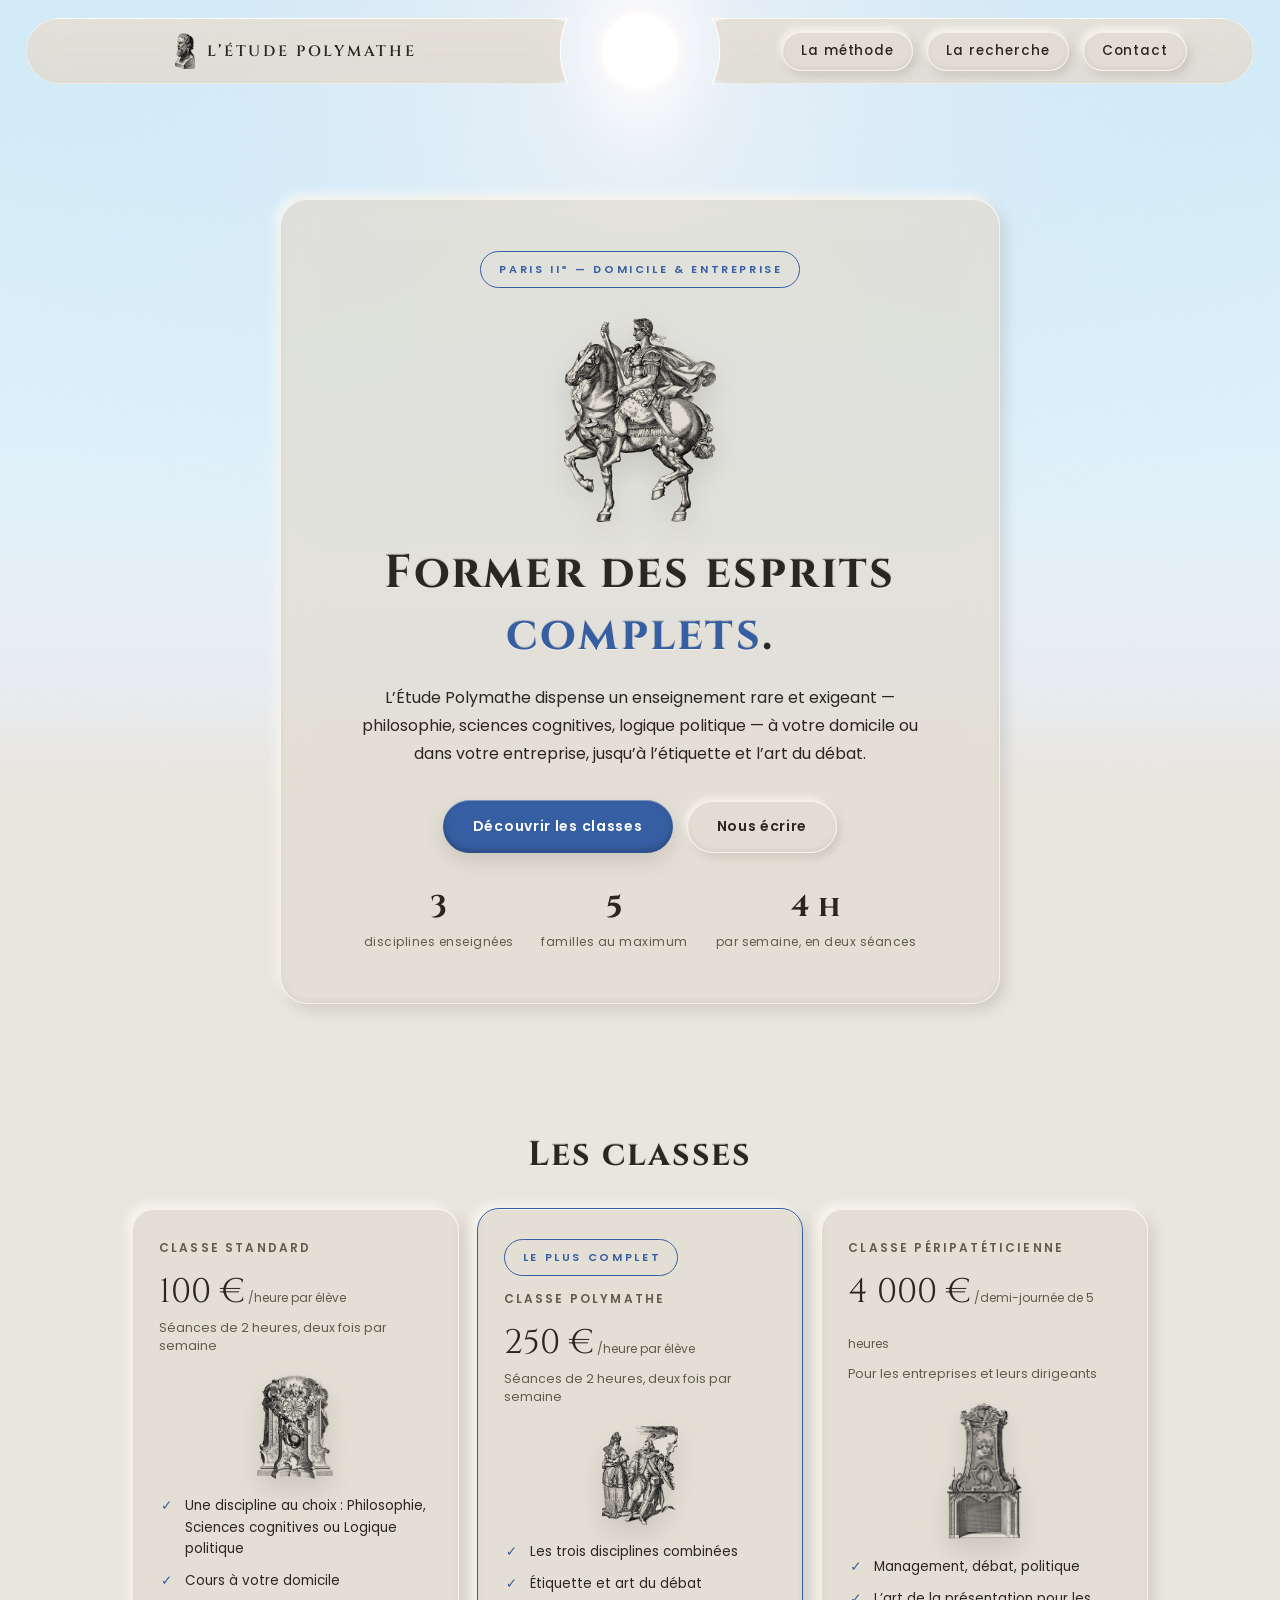
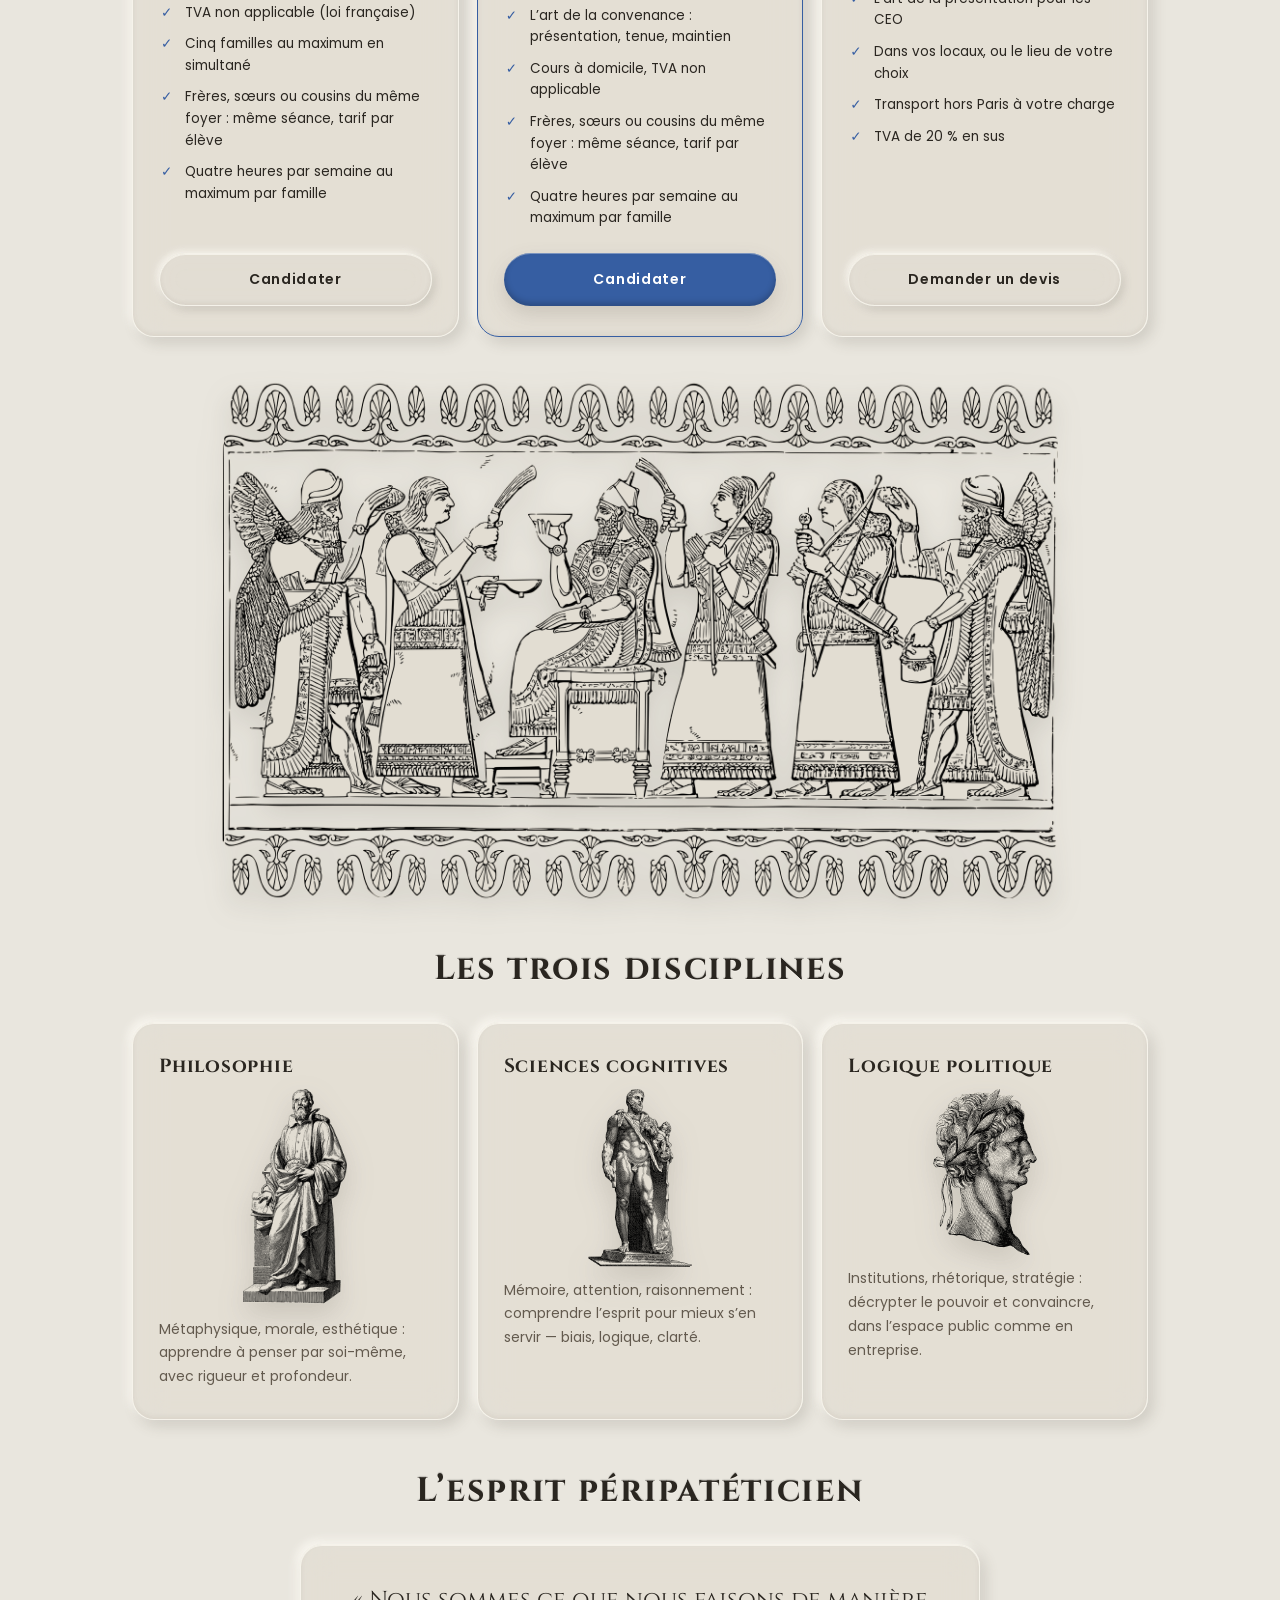
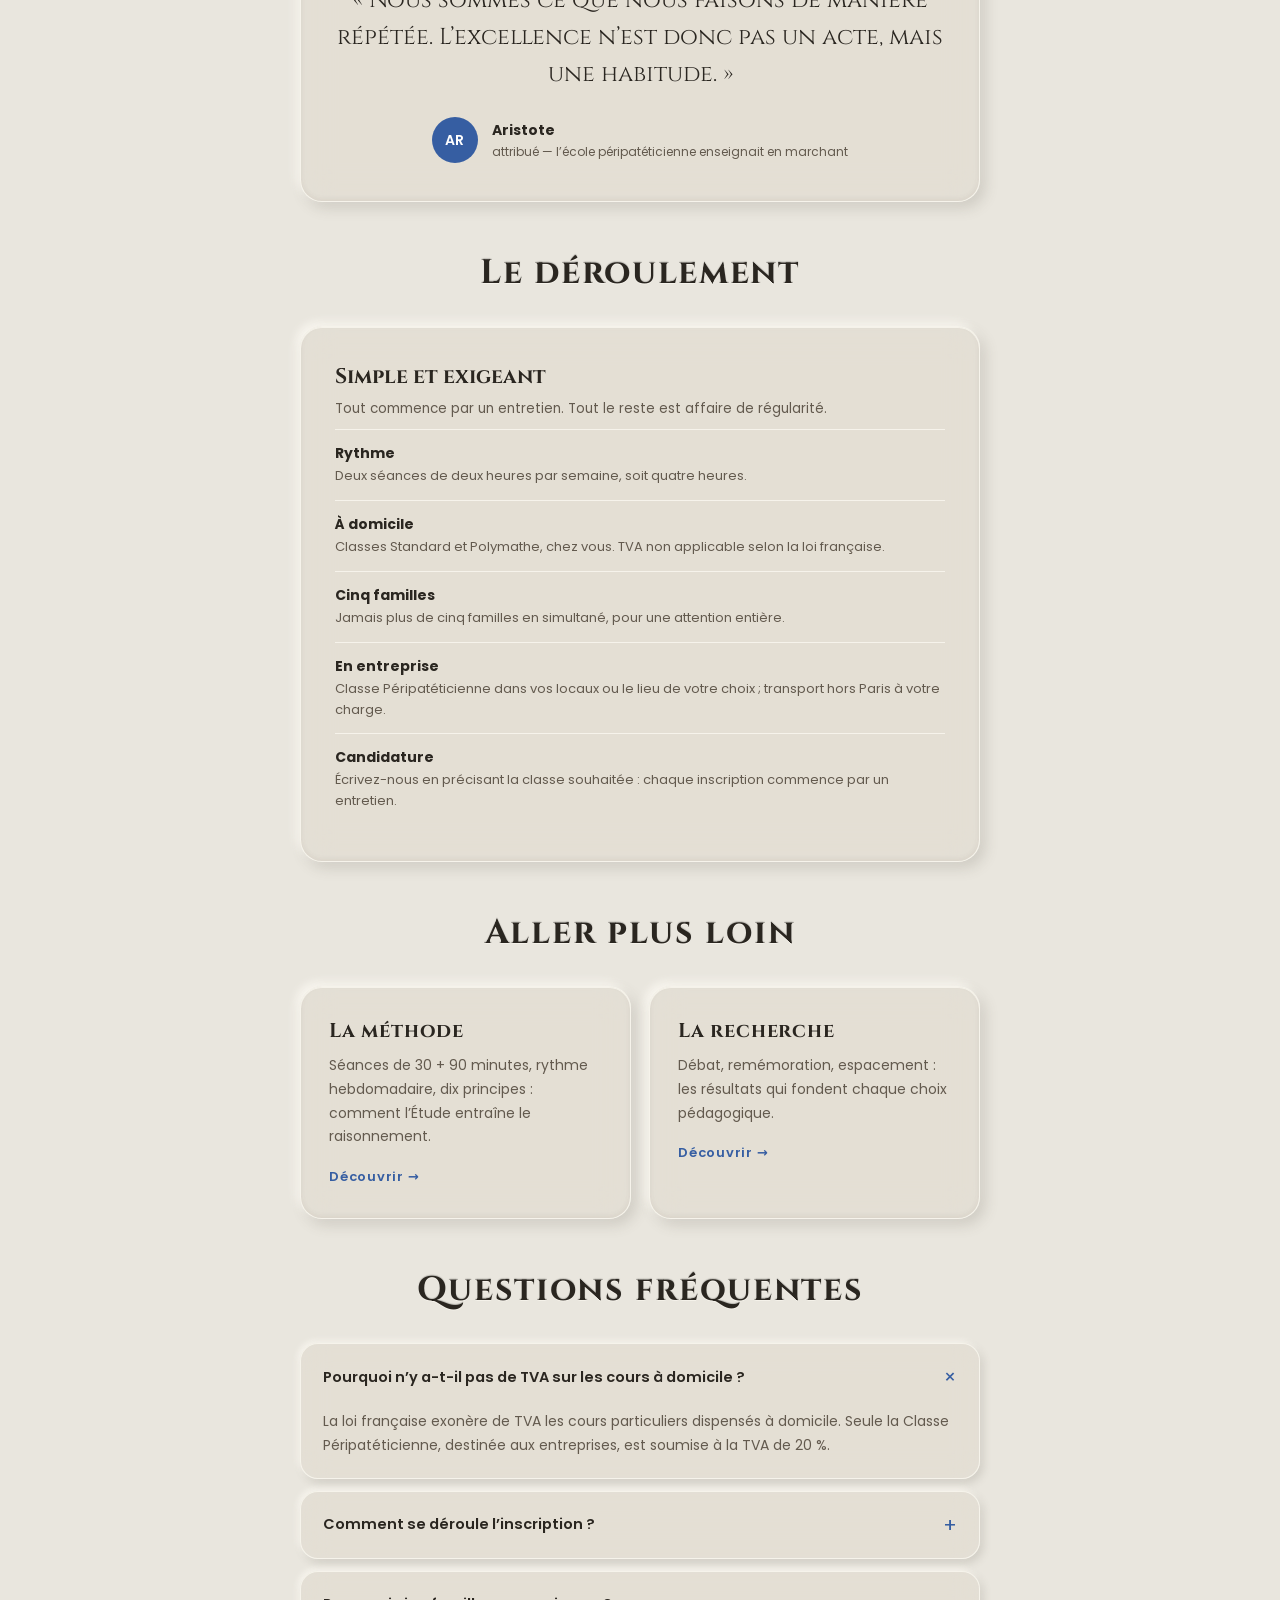
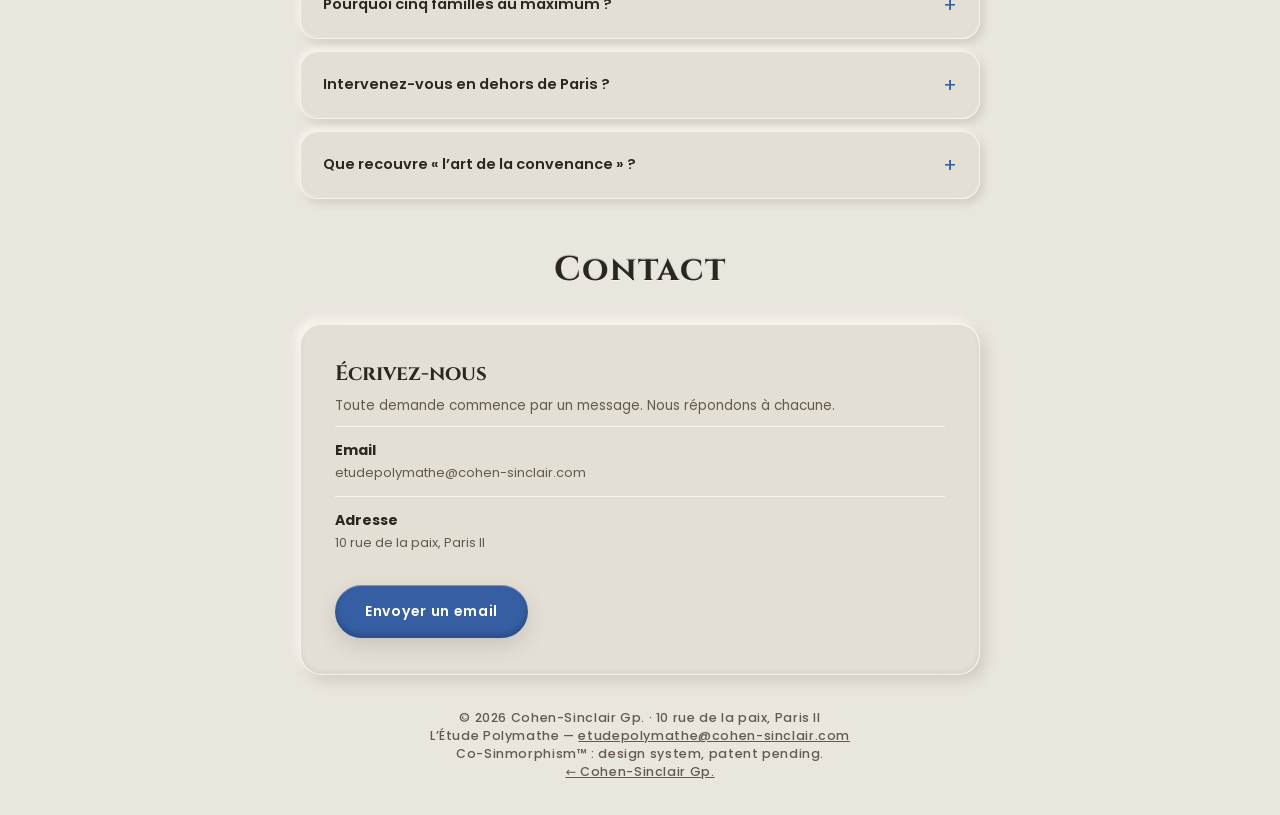
==== etude.html @ 11f812eb "Add files via upload" ====
<!DOCTYPE html>
<html lang="fr" data-theme="light">
<head>
<meta charset="utf-8">
<meta name="viewport" content="width=device-width, initial-scale=1">
<link href="https://fonts.googleapis.com/css2?family=Poppins:wght@400;500;600;700&display=swap" rel="stylesheet">
<link href="https://fonts.googleapis.com/css2?family=Cinzel:wght@500;600;700&display=swap" rel="stylesheet">
<title>L’Étude Polymathe — Enseignement d’excellence à Paris</title>
<meta name="description" content="L’Étude Polymathe dispense un enseignement rare et exigeant — philosophie, sciences cognitives, logique politique — à votre domicile ou dans votre entreprise.">
<style>
  *{box-sizing:border-box;}
  :root{
    --canvas:#e9e6de; --plateau:rgba(226,221,210,.78);
    --sh-dark:rgba(88,82,70,.18); --sh-light:rgba(255,253,246,.8);
    --glass-edge:rgba(255,253,246,.65);
    --bevel-lo:rgba(88,82,70,.08);
    --ink:#2a2620; --ink-soft:#635a4e;
    --logo-inv:0;
    --blue:#365ea2; --on-accent:#ffffff; --arc-light:rgba(255,255,255,.9);
  }
  html[data-theme="dark"]{
    --canvas:#22242a; --plateau:rgba(26,28,34,.78);
    --sh-dark:rgba(0,0,0,.5); --sh-light:rgba(255,255,255,.05);
    --glass-edge:rgba(255,255,255,.10);
    --bevel-lo:rgba(0,0,0,.45);
    --ink:#edf0f6; --ink-soft:#9aa3b4;
    --logo-inv:1;
    --blue:#6ea3ec; --on-accent:#101216; --arc-light:rgba(255,255,255,.15);
  }
  html,body{margin:0;min-height:100%;overflow-x:hidden;background:var(--canvas);}
  body{font-family:Poppins,ui-sans-serif,system-ui,"Segoe UI",Helvetica,Arial,sans-serif;
    background:var(--canvas);color:var(--ink);}
  #sky{position:fixed;inset:0;width:100%;height:100%;display:block;opacity:0;transition:opacity 1.6s ease;}
  body.ready #sky{opacity:1;}
  #nav{position:fixed;top:0;left:0;right:0;z-index:5;display:flex;align-items:center;justify-content:center;
    gap:0;padding:18px 26px 0;pointer-events:none;opacity:0;transition:opacity 1.2s ease .3s;}
  body.ready #nav{opacity:1;}
  .bar{flex:1 1 0;max-width:700px;height:66px;pointer-events:auto;position:relative;
    display:flex;align-items:center;background:var(--plateau);border-radius:999px;
    -webkit-backdrop-filter:blur(14px) saturate(1.3);backdrop-filter:blur(14px) saturate(1.3);
}
  .bar::before{content:"";position:absolute;inset:0;pointer-events:none;}
  #barL::before{box-shadow:inset 0 1px 0 var(--glass-edge), inset 0 -1px 0 var(--bevel-lo), inset -1px 0 0 var(--glass-edge), inset 1px 0 0 var(--bevel-lo);}
  #barR::before{box-shadow:inset 0 1px 0 var(--glass-edge), inset 0 -1px 0 var(--bevel-lo), inset 1px 0 0 var(--glass-edge), inset -1px 0 0 var(--bevel-lo);}
  .bevel{position:absolute;inset:0;width:100%;height:100%;pointer-events:none;overflow:visible;}
  .bevel .edge{fill:none;stroke:var(--glass-edge);stroke-width:2;}
  .bevel .arc{fill:none;stroke:var(--arc-light);stroke-width:3;}
  #barL{justify-content:center;padding-left:22px;
    filter:drop-shadow(-7px 10px 20px var(--sh-dark)) drop-shadow(4px -4px 10px var(--sh-light));}
  #barR{justify-content:center;padding-right:22px;
    filter:drop-shadow(7px 10px 20px var(--sh-dark)) drop-shadow(-4px -4px 10px var(--sh-light));}
  .sun-gap{flex:0 0 auto;width:calc(var(--sunR,39.375px)*3);pointer-events:none;}
  .brand{display:flex;align-items:center;gap:12px;min-width:0;}
  .logo{height:36px;width:auto;display:block;filter:invert(var(--logo-inv,0));}
  #brandName{font-family:Cinzel,'Times New Roman',Georgia,serif;font-weight:600;font-size:15px;
    letter-spacing:.18em;text-transform:uppercase;color:var(--ink);
    white-space:nowrap;overflow:hidden;text-overflow:ellipsis;}
  #errbox{position:fixed;left:16px;bottom:16px;z-index:20;display:none;max-width:min(560px,90vw);
    background:rgba(20,0,0,.85);border:1px solid rgba(255,82,82,.5);border-radius:10px;
    padding:10px 12px;font:11px/1.5 ui-monospace,Menlo,Consolas,monospace;color:#ffb4b4;
    white-space:pre-wrap;word-break:break-word;}
  #fatal{position:fixed;inset:0;display:none;align-items:center;justify-content:center;text-align:center;
    color:#fff;font-size:15px;line-height:1.7;padding:24px;z-index:10;background:rgba(0,0,0,.55);}
  #content{position:relative;z-index:2;pointer-events:none;}
  .hero-space{height:14vh;height:14svh;pointer-events:none;}
  .band-wrap{padding:72px 22px 88px;display:flex;justify-content:center;pointer-events:auto;}
  .cta-band{max-width:720px;width:100%;text-align:center;background:var(--plateau);
    border:1px solid var(--glass-edge);border-radius:28px;
    -webkit-backdrop-filter:blur(16px) saturate(1.25);backdrop-filter:blur(16px) saturate(1.25);
    box-shadow:5px 6px 14px var(--sh-dark),-4px -4px 10px var(--sh-light), inset 0 1px 0 var(--glass-edge), inset 0 -2px 5px var(--bevel-lo);
    padding:52px 44px;}
  .badge{display:inline-block;font-family:Poppins,ui-sans-serif,system-ui,"Segoe UI",Helvetica,Arial,sans-serif;
    font-weight:600;font-size:11px;letter-spacing:.24em;text-transform:uppercase;color:var(--blue);
    border:1px solid var(--blue);border-radius:999px;padding:9px 16px 9px 18px;margin-bottom:28px;}
  .cta-band h1{font-family:Cinzel,'Times New Roman',Georgia,serif;font-weight:700;
    font-size:clamp(30px,4.6vw,46px);letter-spacing:.05em;color:var(--ink);margin:0 0 18px;}
  .cta-band p{font-size:16px;line-height:1.75;color:var(--ink);margin:0 auto;max-width:56ch;}
  .cta-row{display:flex;gap:14px;justify-content:center;flex-wrap:wrap;margin:32px 0 28px;}
  .btn-primary{display:inline-block;background:var(--blue);color:var(--on-accent);
    font-family:Poppins,ui-sans-serif,system-ui,"Segoe UI",Helvetica,Arial,sans-serif;
    font-weight:600;font-size:14px;letter-spacing:.05em;text-decoration:none;border-radius:999px;
    padding:16px 30px;box-shadow:0 8px 20px var(--sh-dark), inset 0 1px 0 rgba(255,255,255,.35), inset 0 -3px 6px rgba(0,0,0,.22);
    transition:transform .25s ease, filter .25s ease;}
  .btn-primary:hover{transform:translateY(-1px);filter:brightness(1.07);}
  .btn-secondary{display:inline-block;background:var(--plateau);color:var(--ink);
    font-family:Poppins,ui-sans-serif,system-ui,"Segoe UI",Helvetica,Arial,sans-serif;
    font-weight:600;font-size:14px;letter-spacing:.05em;text-decoration:none;border-radius:999px;
    padding:15px 29px;border:1px solid var(--glass-edge);
    -webkit-backdrop-filter:blur(12px);backdrop-filter:blur(12px);
    box-shadow:3px 4px 8px var(--sh-dark),-2px -2px 6px var(--sh-light), inset 0 1px 0 var(--glass-edge), inset 0 -2px 4px var(--bevel-lo);
    transition:transform .25s ease, filter .25s ease;}
  .btn-secondary:hover{transform:translateY(-1px);filter:brightness(1.04);}
  .cta-band .band-small{font-size:12.5px;color:var(--ink-soft);margin:10px auto 0;}
  .cta-band .band-small a{color:inherit;}
  .links{display:flex;align-items:center;gap:14px;}
  .links a{font-family:Poppins,ui-sans-serif,system-ui,"Segoe UI",Helvetica,Arial,sans-serif;
    font-weight:500;font-size:13.5px;letter-spacing:.07em;color:var(--ink);
    text-decoration:none;white-space:nowrap;background:var(--plateau);
    border:1px solid var(--glass-edge);border-radius:999px;padding:9px 18px;
    box-shadow:3px 4px 8px var(--sh-dark),-2px -3px 6px var(--sh-light), inset 0 1px 0 var(--glass-edge), inset 0 -2px 5px var(--bevel-lo);
    transition:transform .18s ease,box-shadow .18s ease,color .25s ease;}
  .links a:hover{color:var(--blue);transform:translateY(-1px);
    box-shadow:4px 6px 12px var(--sh-dark),-3px -4px 8px var(--sh-light), inset 0 1px 0 var(--glass-edge), inset 0 -2px 5px var(--bevel-lo);}
  .links a:active{transform:translateY(0);
    box-shadow:inset 2px 3px 6px var(--sh-dark), inset -2px -2px 5px var(--sh-light);}

  .mascot{position:relative;width:132px;margin:2px auto 20px;filter:drop-shadow(0 12px 14px var(--sh-dark));}
  .mascot img{display:block;width:100%;height:auto;}
  .mascot .back{position:absolute;top:0;left:0;z-index:0;transition:opacity .5s ease;}
  .mascot .art{position:relative;z-index:1;}
  .mascot .back.night{opacity:0;}
  html[data-theme="dark"] .mascot .back.day{opacity:0;}
  html[data-theme="dark"] .mascot .back.night{opacity:1;}
  .mascot.wide{width:152px;}
  .feature-card .mascot{width:104px;margin-bottom:12px;}

  .price-card .mascot{width:76px;margin:2px auto 16px;}
  .sec>.mascot{width:112px;margin-bottom:24px;}
  .mascot.widefig{width:196px;}
  .frieze{max-width:880px;margin:30px auto 0;padding:0 22px;}
  .frieze .mascot{width:100%;margin:0;}
  .cta-band h1,.sec h2{text-shadow:0 1px 0 rgba(255,252,244,.55),0 -1px 1px rgba(0,0,0,.20);}
  html[data-theme="dark"] .cta-band h1,html[data-theme="dark"] .sec h2{text-shadow:0 -1px 0 rgba(255,255,255,.14),0 2px 3px rgba(0,0,0,.55);}
  .site-foot{text-align:center;pointer-events:auto;
    font-family:Poppins,ui-sans-serif,system-ui,"Segoe UI",Helvetica,Arial,sans-serif;
    font-weight:500;font-size:12.5px;letter-spacing:.05em;color:var(--ink-soft);padding:26px 20px 34px;}
  html{scroll-behavior:smooth;}
  .sec{max-width:1060px;margin:0 auto;padding:40px 22px 8px;scroll-margin-top:104px;pointer-events:auto;}
  .sec h2{font-family:Cinzel,'Times New Roman',Georgia,serif;font-weight:700;
    font-size:clamp(24px,3.4vw,34px);letter-spacing:.05em;color:var(--ink);text-align:center;margin:0 0 30px;}
  .hl{color:var(--blue);font-style:normal;}
  .hero-stats{display:flex;gap:28px;justify-content:center;margin-top:34px;flex-wrap:wrap;}
  .hero-stats>div{display:flex;flex-direction:column;gap:6px;min-width:120px;}
  .hero-stats b{font-family:Cinzel,'Times New Roman',Georgia,serif;font-weight:700;font-size:30px;color:var(--ink);}
  .hero-stats span{font-size:12px;color:var(--ink-soft);letter-spacing:.04em;}
  .price-grid,.feat-grid{display:grid;grid-template-columns:repeat(3,1fr);gap:18px;}
  .price-card,.feature-card,.quote-card,.contact-card{background:var(--plateau);
    border:1px solid var(--glass-edge);border-radius:22px;
    -webkit-backdrop-filter:blur(16px) saturate(1.25);backdrop-filter:blur(16px) saturate(1.25);
    box-shadow:5px 6px 14px var(--sh-dark),-4px -4px 10px var(--sh-light), inset 0 1px 0 var(--glass-edge), inset 0 -2px 5px var(--bevel-lo);}
  .price-card{padding:30px 26px;display:flex;flex-direction:column;}
  .price-card.hot{border:1px solid var(--blue);}
  .price-card .plan{font-family:Poppins,ui-sans-serif,system-ui,sans-serif;font-weight:600;font-size:12px;
    letter-spacing:.18em;text-transform:uppercase;color:var(--ink-soft);}
  .price-card .amount{font-family:Cinzel,'Times New Roman',Georgia,serif;font-size:34px;color:var(--ink);margin:12px 0 4px;}
  .price-card .amount small{font-family:Poppins,ui-sans-serif,system-ui,sans-serif;font-size:12px;color:var(--ink-soft);}
  .price-card .bill-note{font-size:12.5px;color:var(--ink-soft);margin:0 0 18px;}
  .price-card ul{list-style:none;margin:0 0 24px;padding:0;display:flex;flex-direction:column;gap:10px;flex:1;}
  .price-card li{font-size:13.5px;line-height:1.6;color:var(--ink);padding-left:26px;position:relative;}
  .price-card li::before{content:"\2713";position:absolute;left:2px;color:var(--blue);font-weight:700;}
  .price-card .btn-primary,.price-card .btn-secondary{text-align:center;}
  .price-card .pop{align-self:flex-start;margin-bottom:14px;}
  .feature-card{padding:30px 26px;}
  .feature-card h3{font-family:Cinzel,'Times New Roman',Georgia,serif;font-size:19px;letter-spacing:.04em;margin:0 0 10px;color:var(--ink);}
  .feature-card p{font-size:14px;line-height:1.7;color:var(--ink-soft);margin:0;}
  .narrow{max-width:680px;margin:0 auto;}
  .quote-card{padding:38px 36px;text-align:center;}
  .quote-card blockquote{font-family:Cinzel,'Times New Roman',Georgia,serif;
    font-size:clamp(18px,2.6vw,23px);line-height:1.6;color:var(--ink);margin:0 0 24px;}
  .who{display:flex;gap:14px;align-items:center;justify-content:center;}
  .avatar{width:46px;height:46px;border-radius:50%;background:var(--blue);color:var(--on-accent);
    display:flex;align-items:center;justify-content:center;font-family:Poppins,ui-sans-serif,system-ui,sans-serif;
    font-weight:600;font-size:14px;letter-spacing:.06em;flex:0 0 auto;}
  .who>div{display:flex;flex-direction:column;gap:2px;text-align:left;}
  .who b{font-size:14px;color:var(--ink);}
  .who span{font-size:12px;color:var(--ink-soft);}
  .contact-card{padding:36px 34px;}
  .contact-card h3{font-family:Cinzel,'Times New Roman',Georgia,serif;font-size:21px;margin:0 0 8px;color:var(--ink);}
  .contact-card .auth-sub{font-size:13.5px;color:var(--ink-soft);margin:0 0 10px;}
  .info-row{display:flex;gap:14px;padding:13px 0;border-top:1px solid var(--glass-edge);}
  .info-row>div{display:flex;flex-direction:column;gap:2px;}
  .info-row b{font-size:14px;color:var(--ink);}
  .info-row span{font-size:13px;color:var(--ink-soft);line-height:1.6;}
  .faq-list{display:flex;flex-direction:column;gap:12px;}
  .accordion-item{background:var(--plateau);border:1px solid var(--glass-edge);border-radius:18px;
    -webkit-backdrop-filter:blur(14px) saturate(1.3);backdrop-filter:blur(14px) saturate(1.3);
    box-shadow:3px 4px 8px var(--sh-dark),-2px -2px 6px var(--sh-light);overflow:hidden;}
  .accordion-head{display:flex;justify-content:space-between;align-items:center;gap:16px;
    padding:18px 22px;cursor:pointer;font-weight:600;font-size:14.5px;color:var(--ink);}
  .accordion-head::after{content:"+";font-size:20px;font-weight:400;color:var(--blue);transition:transform .3s ease;flex:0 0 auto;}
  .accordion-item.open .accordion-head::after{transform:rotate(45deg);}
  .accordion-body{max-height:0;overflow:hidden;transition:max-height .35s ease;}
  .accordion-item.open .accordion-body{max-height:300px;}
  .accordion-body p{font-size:14px;line-height:1.7;color:var(--ink-soft);margin:0;padding:0 22px 20px;}
  .site-foot a{color:inherit;}
  .to-top{position:fixed;right:22px;bottom:22px;z-index:6;width:48px;height:48px;border-radius:50%;
    background:var(--plateau);border:1px solid var(--glass-edge);cursor:pointer;
    -webkit-backdrop-filter:blur(12px);backdrop-filter:blur(12px);
    box-shadow:3px 4px 8px var(--sh-dark),-2px -2px 6px var(--sh-light), inset 0 1px 0 var(--glass-edge), inset 0 -2px 4px var(--bevel-lo);
    color:var(--ink);font-size:20px;line-height:1;display:flex;align-items:center;justify-content:center;
    opacity:0;visibility:hidden;transition:opacity .3s ease, visibility .3s ease;padding:0;}
  .to-top.show{opacity:1;visibility:visible;}
  .duo-grid{display:grid;grid-template-columns:1fr 1fr;gap:18px;max-width:680px;margin:0 auto;}
  .deep-card{background:var(--plateau);border:1px solid var(--glass-edge);border-radius:22px;
    -webkit-backdrop-filter:blur(16px) saturate(1.25);backdrop-filter:blur(16px) saturate(1.25);
    box-shadow:5px 6px 14px var(--sh-dark),-4px -4px 10px var(--sh-light), inset 0 1px 0 var(--glass-edge), inset 0 -2px 5px var(--bevel-lo);
    padding:30px 28px;text-decoration:none;display:block;transition:transform .25s ease;}
  .deep-card:hover{transform:translateY(-2px);}
  .deep-card h3{font-family:Cinzel,'Times New Roman',Georgia,serif;font-size:20px;letter-spacing:.04em;margin:0 0 10px;color:var(--ink);}
  .deep-card p{font-size:14px;line-height:1.7;color:var(--ink-soft);margin:0 0 14px;}
  .deep-card .more{font-family:Poppins,ui-sans-serif,system-ui,sans-serif;font-weight:600;font-size:13px;letter-spacing:.06em;color:var(--blue);}
  @media(max-width:860px){.price-grid,.feat-grid{grid-template-columns:1fr;}.sec{padding:32px 16px 4px;}.duo-grid{grid-template-columns:1fr;}}
  @media(max-width:640px){
    #nav{gap:0;padding:14px 14px 0;}
    .bar{height:56px;}
    .logo{height:32px;}
    .band-wrap{padding:56px 16px 72px;}
    .cta-band{padding:40px 24px;}
  }
  @media(max-width:1023px){
    #brandName{display:none;}
  }
  @media(max-width:839px){
    .links{display:none;}
  }
</style>
</head>
<body>
<canvas id="sky"></canvas>
<header id="nav">
  <div class="bar" id="barL"><svg class="bevel" aria-hidden="true"><path class="edge" d=""/><path class="arc" d=""/></svg><div class="brand"><img class="logo" src="aristotle-logo.png" alt=""><span id="brandName">L’Étude Polymathe</span></div></div>
  <div class="sun-gap" aria-hidden="true"></div>
  <div class="bar" id="barR"><svg class="bevel" aria-hidden="true"><path class="edge" d=""/><path class="arc" d=""/></svg><nav class="links"><a href="methode.html">La méthode</a><a href="recherche.html">La recherche</a><a href="#contact">Contact</a></nav></div>
</header>
<main id="content">
  <div class="hero-space"></div>
  <section class="band-wrap">
    <div class="cta-band">
      <span class="badge">Paris IIᵉ — Domicile &amp; entreprise</span>
      <div class="mascot king wide"><img class="back day" src="philosopher-king-back-day.png" alt=""><img class="back night" src="philosopher-king-back-night.png" alt=""><img class="art" src="philosopher-king-art.png" alt="Le Roi-Philosophe, mascotte de L’Étude"></div>
      <h1>Former des esprits <span class="hl">complets</span>.</h1>
      <p>L’Étude Polymathe dispense un enseignement rare et exigeant — philosophie, sciences cognitives, logique politique — à votre domicile ou dans votre entreprise, jusqu’à l’étiquette et l’art du débat.</p>
      <div class="cta-row">
        <a class="btn-primary" href="#classes">Découvrir les classes</a>
        <a class="btn-secondary" href="mailto:etudepolymathe@cohen-sinclair.com">Nous écrire</a>
      </div>
      <div class="hero-stats">
        <div><b>3</b><span>disciplines enseignées</span></div>
        <div><b>5</b><span>familles au maximum</span></div>
        <div><b>4 h</b><span>par semaine, en deux séances</span></div>
      </div>
    </div>
  </section>
  <section class="sec" id="classes">
    <h2>Les classes</h2>
    <div class="price-grid">
      <div class="price-card">
        <div class="plan">Classe Standard</div>
        <div class="amount">100 €<small> /heure par élève</small></div>
        <div class="bill-note">Séances de 2 heures, deux fois par semaine</div>
        <div class="mascot"><img class="back day" src="ornate-clock-back-day.png" alt=""><img class="back night" src="ornate-clock-back-night.png" alt=""><img class="art" src="ornate-clock-art.png" alt="Horloge sculptée"></div>
        <ul>
          <li>Une discipline au choix : Philosophie, Sciences cognitives ou Logique politique</li>
          <li>Cours à votre domicile</li>
          <li>TVA non applicable (loi française)</li>
          <li>Cinq familles au maximum en simultané</li>
          <li>Frères, sœurs ou cousins du même foyer : même séance, tarif par élève</li>
          <li>Quatre heures par semaine au maximum par famille</li>
        </ul>
        <a class="btn-secondary" href="mailto:etudepolymathe@cohen-sinclair.com?subject=Candidature%20-%20Classe%20Standard">Candidater</a>
      </div>
      <div class="price-card hot">
        <span class="badge pop">Le plus complet</span>
        <div class="plan">Classe Polymathe</div>
        <div class="amount">250 €<small> /heure par élève</small></div>
        <div class="bill-note">Séances de 2 heures, deux fois par semaine</div>
        <div class="mascot"><img class="back day" src="courtship-back-day.png" alt=""><img class="back night" src="courtship-back-night.png" alt=""><img class="art" src="courtship-art.png" alt="Scène galante — l’art de la convenance"></div>
        <ul>
          <li>Les trois disciplines combinées</li>
          <li>Étiquette et art du débat</li>
          <li>L’art de la convenance : présentation, tenue, maintien</li>
          <li>Cours à domicile, TVA non applicable</li>
          <li>Frères, sœurs ou cousins du même foyer : même séance, tarif par élève</li>
          <li>Quatre heures par semaine au maximum par famille</li>
        </ul>
        <a class="btn-primary" href="mailto:etudepolymathe@cohen-sinclair.com?subject=Candidature%20-%20Classe%20Polymathe">Candidater</a>
      </div>
      <div class="price-card">
        <div class="plan">Classe Péripatéticienne</div>
        <div class="amount">4 000 €<small> /demi-journée de 5 heures</small></div>
        <div class="bill-note">Pour les entreprises et leurs dirigeants</div>
        <div class="mascot"><img class="back day" src="chimney-clock-back-day.png" alt=""><img class="back night" src="chimney-clock-back-night.png" alt=""><img class="art" src="chimney-clock-art.png" alt="Cheminée à horloge"></div>
        <ul>
          <li>Management, débat, politique</li>
          <li>L’art de la présentation pour les CEO</li>
          <li>Dans vos locaux, ou le lieu de votre choix</li>
          <li>Transport hors Paris à votre charge</li>
          <li>TVA de 20 % en sus</li>
        </ul>
        <a class="btn-secondary" href="mailto:etudepolymathe@cohen-sinclair.com?subject=Devis%20-%20Classe%20Peripateticienne">Demander un devis</a>
      </div>
    </div>
  </section>
  <div class="frieze"><div class="mascot"><img class="back day" src="assyrian-mural-back-day.png" alt=""><img class="back night" src="assyrian-mural-back-night.png" alt=""><img class="art" src="assyrian-mural-art.png" alt="Frise assyrienne"></div></div>
  <section class="sec" id="disciplines">
    <h2>Les trois disciplines</h2>
    <div class="feat-grid">
      <div class="feature-card"><h3>Philosophie</h3>
      <div class="mascot galileo"><img class="back day" src="galileo-back-day.png" alt=""><img class="back night" src="galileo-back-night.png" alt=""><img class="art" src="galileo-art.png" alt="Galilée, figure de la Philosophie"></div><p>Métaphysique, morale, esthétique : apprendre à penser par soi-même, avec rigueur et profondeur.</p></div>
      <div class="feature-card"><h3>Sciences cognitives</h3>
      <div class="mascot hercules"><img class="back day" src="hercules-back-day.png" alt=""><img class="back night" src="hercules-back-night.png" alt=""><img class="art" src="hercules-art.png" alt="Hercule, figure des Sciences cognitives"></div><p>Mémoire, attention, raisonnement : comprendre l’esprit pour mieux s’en servir — biais, logique, clarté.</p></div>
      <div class="feature-card"><h3>Logique politique</h3>
      <div class="mascot claudius"><img class="back day" src="claudius-back-day.png" alt=""><img class="back night" src="claudius-back-night.png" alt=""><img class="art" src="claudius-art.png" alt="L’empereur Claude, figure de la Logique politique"></div><p>Institutions, rhétorique, stratégie : décrypter le pouvoir et convaincre, dans l’espace public comme en entreprise.</p></div>
    </div>
  </section>
  <section class="sec" id="esprit">
    <h2>L’esprit péripatéticien</h2>
    <div class="quote-card narrow">
      <blockquote>« Nous sommes ce que nous faisons de manière répétée. L’excellence n’est donc pas un acte, mais une habitude. »</blockquote>
      <div class="who"><div class="avatar">AR</div><div><b>Aristote</b><span>attribué — l’école péripatéticienne enseignait en marchant</span></div></div>
    </div>
  </section>
  <section class="sec" id="methode">
    <h2>Le déroulement</h2>
    <div class="contact-card narrow">
      <h3>Simple et exigeant</h3>
      <p class="auth-sub">Tout commence par un entretien. Tout le reste est affaire de régularité.</p>
      <div class="info-row"><div><b>Rythme</b><span>Deux séances de deux heures par semaine, soit quatre heures.</span></div></div>
      <div class="info-row"><div><b>À domicile</b><span>Classes Standard et Polymathe, chez vous. TVA non applicable selon la loi française.</span></div></div>
      <div class="info-row"><div><b>Cinq familles</b><span>Jamais plus de cinq familles en simultané, pour une attention entière.</span></div></div>
      <div class="info-row"><div><b>En entreprise</b><span>Classe Péripatéticienne dans vos locaux ou le lieu de votre choix ; transport hors Paris à votre charge.</span></div></div>
      <div class="info-row"><div><b>Candidature</b><span>Écrivez-nous en précisant la classe souhaitée : chaque inscription commence par un entretien.</span></div></div>
    </div>
  </section>
  <section class="sec" id="approfondir">
    <h2>Aller plus loin</h2>
    <div class="duo-grid">
      <a class="deep-card" href="methode.html"><h3>La méthode</h3><p>Séances de 30 + 90 minutes, rythme hebdomadaire, dix principes : comment l’Étude entraîne le raisonnement.</p><span class="more">Découvrir →</span></a>
      <a class="deep-card" href="recherche.html"><h3>La recherche</h3><p>Débat, remémoration, espacement : les résultats qui fondent chaque choix pédagogique.</p><span class="more">Découvrir →</span></a>
    </div>
  </section>
  <section class="sec" id="faq">
    <h2>Questions fréquentes</h2>
    <div class="faq-list narrow">
      <div class="accordion-item open"><div class="accordion-head"><span>Pourquoi n’y a-t-il pas de TVA sur les cours à domicile ?</span></div><div class="accordion-body"><p>La loi française exonère de TVA les cours particuliers dispensés à domicile. Seule la Classe Péripatéticienne, destinée aux entreprises, est soumise à la TVA de 20 %.</p></div></div>
      <div class="accordion-item"><div class="accordion-head"><span>Comment se déroule l’inscription ?</span></div><div class="accordion-body"><p>Écrivez-nous en précisant la classe souhaitée. Chaque candidature donne lieu à un entretien, afin de vérifier que l’exigence de l’Étude convient à l’élève comme à sa famille.</p></div></div>
      <div class="accordion-item"><div class="accordion-head"><span>Pourquoi cinq familles au maximum ?</span></div><div class="accordion-body"><p>Parce que la qualité exige la rareté : cinq familles, c’est la garantie d’une attention entière et d’un enseignement véritablement sur mesure.</p></div></div>
      <div class="accordion-item"><div class="accordion-head"><span>Intervenez-vous en dehors de Paris ?</span></div><div class="accordion-body"><p>Pour les entreprises, oui, partout — le transport hors Paris est à votre charge. Les cours à domicile ont lieu à Paris ; écrivez-nous pour toute demande particulière.</p></div></div>
      <div class="accordion-item"><div class="accordion-head"><span>Que recouvre « l’art de la convenance » ?</span></div><div class="accordion-body"><p>Présentation, tenue vestimentaire, maintien, correspondance, art de la table : tout ce qui fait qu’une intelligence se remarque avant même de parler.</p></div></div>
    </div>
  </section>
  <section class="sec" id="contact">
    <h2>Contact</h2>
    <div class="contact-card narrow">
      <h3>Écrivez-nous</h3>
      <p class="auth-sub">Toute demande commence par un message. Nous répondons à chacune.</p>
      <div class="info-row"><div><b>Email</b><span>etudepolymathe@cohen-sinclair.com</span></div></div>
      <div class="info-row"><div><b>Adresse</b><span>10 rue de la paix, Paris II</span></div></div>
      <div style="margin-top:18px"><a class="btn-primary" href="mailto:etudepolymathe@cohen-sinclair.com">Envoyer un email</a></div>
    </div>
  </section>
  <footer class="site-foot"><div>© 2026 Cohen-Sinclair Gp. · 10 rue de la paix, Paris II</div><div>L’Étude Polymathe — <a href="mailto:etudepolymathe@cohen-sinclair.com">etudepolymathe@cohen-sinclair.com</a></div><div>Co-Sinmorphism™ : design system, patent pending.</div><div><a href="index.html">← Cohen-Sinclair Gp.</a></div></footer>
</main>
<button class="to-top" id="toTop" aria-label="Haut de page">↑</button>
<div id="errbox"></div>
<div id="fatal"></div>
<script>
(function(){
'use strict';
/* Living-eclipse site shell. Shading = day-sky v2 fragment (SDF sun at half
   radius via sun(uv*2), moon radius halved to match, pale skylight ~#DEF7FF).
   uSunPos puts the sun in the navbar gap; uMoonPos follows an arc of a
   large circle (R = 3, vertex exactly on the sun): click 1 glides in past
   the right edge (ease-out landing); click 2 glides out past the left edge
   (ease-in). R rises automatically on ultra-wide screens so the arc always
   reaches off-screen. Fade is 1 while the moon is anywhere on screen and
   only ramps to 0 once it leaves the rendered view — a pure perf cull
   letting the shader skip all moon math (uniform branch). */
var MRAD = 0.175, ZOOM = 4.0;
var mradEff = MRAD, sunkEff = 1;   // sun pinned to navbar px size (MRAD = size at 900px height)
try{
  var q = new URLSearchParams(location.search);
  if(q.has('mrad')) MRAD = parseFloat(q.get('mrad')) || MRAD;
  if(q.has('zoom')) ZOOM = parseFloat(q.get('zoom')) || ZOOM;
}catch(e){}
var FLY_IN = 3800, FLY_OUT = 3800;       // moon flight duration

var cv = document.getElementById('sky');
var barL = document.getElementById('barL');
var barR = document.getElementById('barR');
var bevSvgL = barL.querySelector('.bevel'), bevSvgR = barR.querySelector('.bevel');
var bevPathL = bevSvgL.querySelector('.edge'), bevPathR = bevSvgR.querySelector('.edge');
var bevArcL = bevSvgL.querySelector('.arc'), bevArcR = bevSvgR.querySelector('.arc');
var gl = cv.getContext('webgl', {antialias:true, alpha:false, depth:false, stencil:false})
      || cv.getContext('experimental-webgl');
function fatal(html){
  var n = document.getElementById('fatal');
  n.innerHTML = html; n.style.display = 'flex';
}
if(!gl){
  fatal('<div><b>WebGL is blocked here.</b><br>Open this page in Chrome, Edge, Safari or Firefox.</div>');
  return;
}
var ctxLost = false;
cv.addEventListener('webglcontextlost', function(e){
  e.preventDefault(); ctxLost = true;
  fatal('<div><b>Graphics context was lost.</b><br>Click anywhere to reload.</div>');
});
cv.addEventListener('webglcontextrestored', function(){ window.location.reload(); });
window.addEventListener('click', function(){ if(ctxLost) window.location.reload(); });

var FRAG = [
  'precision highp float;',
  'uniform vec3 iResolution;',
  'uniform float uMrad;',
  'uniform float uZoom;',
  'uniform vec2 uSunPos;',
  'uniform vec2 uMoonPos;',
  'uniform float uMoonFade;',
  'uniform float uSunK;',
  '#define USE_BLACKBODY',
  '#define bias 25. / iResolution.x / uSunK',
  'vec2 bend(vec2 p, float a) {',
  '    return vec2(p.x * cos(a) - p.y * sin(a), p.x * sin(a) + p.y * cos(a));',
  '}',
  'float smax(float a, float b, float k)',
  '{',
  '    float x = exp(k * a);',
  '    float y = exp(k * b);',
  '    return (a * x + b * y) / (x + y);',
  '}',
  'vec3 blackbody(float i) {',
  '    float T = 1400.0 + 1400.0 * i;',
  '    vec3 L = vec3(7.4, 5.6, 4.4);',
  '    L = pow(L, vec3(5.0)) * (exp(1.43876719683e5 / (T * L)) - 1.0);',
  '    return 1.0 - exp(-50e7 / L);',
  '}',
  'float sun( in vec2 uv ) {',
  '    float d = 1.0 / length(uv);',
  '    float i = 5.0;',
  '#ifndef USE_BLACKBODY',
  '    d *= 0.8;',
  '    i = 15.0;',
  '#endif',
  '    d = pow(d, i);',
  '    return d;',
  '}',
  'vec2 moonPos() { return uMoonPos; }',
  'float moon( in vec2 uv ) {',
  '    float d = length(uv - moonPos()) - uMrad;',
  '    d = smoothstep(uMrad, uMrad+bias, d);',
  '    return d;',
  '}',
  'float hash21(vec2 p){ p = fract(p*vec2(234.34,435.345)); p += dot(p,p+34.23); return fract(p.x*p.y); }',
  'vec3 starLayer(vec2 uv, float scale, float thresh){',
  '    vec2 g = floor(uv*scale);',
  '    vec2 f = fract(uv*scale);',
  '    float h = hash21(g);',
  '    if(h < thresh) return vec3(0.0);',
  '    vec2 sp = vec2(hash21(g+0.13), hash21(g+0.71));',
  '    float d = length(f - sp);',
  '    float tw = 0.85;',
  '    float m = smoothstep(0.10, 0.0, d) * tw;',
  '    float bright = smoothstep(thresh, 1.0, h);',
  '    return vec3(0.75,0.82,1.0) * m * bright;',
  '}',
  'float discCover(float d, float r) {',
  '    if(d >= 2.0*r) return 0.0;',
  '    if(d <= 0.0) return 1.0;',
  '    float a = acos(clamp(d/(2.0*r), 0.0, 1.0));',
  '    float c = (2.0*r*r*a - 0.5*d*sqrt(max(0.0, 4.0*r*r - d*d))) / (3.14159265*r*r);',
  '    return clamp(c, 0.0, 1.0);',
  '}',
  'vec3 atmSky(vec2 s, float sunI, float m) {',
  '    vec3 vd = normalize(vec3(s.x, s.y + 0.55, 1.4));',
  '    vec3 sd = normalize(vec3(uSunPos.x, uSunPos.y + 0.55, 1.4));',
  '    float cosA = dot(vd, sd);',
  '    float elev = vd.y;',
  '    float tau = 0.22 + 0.78*pow(1.0 - max(elev, 0.0), 3.0);',
  '    vec3 sig = vec3(0.10, 0.25, 0.70);',
  '    vec3 inscat = vec3(1.0) - exp(-tau*3.0*sig);',
  '    float pr = 0.65 + 0.35*cosA*cosA;',
  '    float red = (1.0 - sunI)*(1.0 - sunI);',
  '    vec3 sunTint = vec3(1.0, 1.0 - 0.68*red, 1.0 - 0.90*red);',
  '    float t = clamp((elev + 0.30)/1.10, 0.0, 1.0);',
  '    vec3 amb = vec3(0.85, 1.70, 3.40) * (0.45 + 0.55*pow(1.0 - t, 1.2));',
  '    vec3 col = (inscat * pr * 1.4 + amb) * sunTint * sunI;',
  '    float ca = max(cosA, 0.0);',
  '    col += vec3(1.0, 0.82, 0.60) * (pow(ca, 600.0)*2.0 + pow(ca, 32.0)*0.35 + pow(ca, 8.0)*0.12) * sunTint * sunI * m;',
  '    col += mix(vec3(0.00486, 0.01143, 0.02167), vec3(0.00077, 0.00153, 0.00422), t) * (1.0 - sunI);',
  '    float ub = 1.0 - smoothstep(-0.8, 0.1, s.y);',
  '    vec3 uiBG = mix(vec3(1.08192, 0.96843, 0.75402), vec3(0.02167, 0.02350, 0.02918), 1.0 - sunI);',
  '    col = mix(col, uiBG, ub);',
  '    return col;',
  '}',
  'void mainImage( out vec4 fragColor, in vec2 fragCoord )',
  '{',
  '    vec2 s = (2. * fragCoord.xy - iResolution.xy) / iResolution.y;',
  '    vec2 uv = (s - uSunPos) * uZoom;',
  '    float _sun = sun(uv * (2.0*uSunK));',
  '    float _moon = 1.0;',
  '    float sunI = 1.0;',
  '    if(uMoonFade > 0.001) {',
  '        _moon = mix(1.0, moon(uv), uMoonFade);',
  '        sunI = 1.0 - discCover(length(moonPos()), uMrad) * uMoonFade;',
  '    }',
  '    vec3 sunCol = _sun *',
  '#ifdef USE_BLACKBODY',
  '        blackbody(smoothstep(0.1, 15., _sun));',
  '#else',
  '        vec3(0.886,0.329,0.094);',
  '#endif',
  '    vec3 sky = atmSky(s, sunI, _moon);',
  '    vec3 col = sky + sunCol * _moon;',
  '    col = (col*(2.51*col+0.03))/(col*(2.43*col+0.59)+0.14);',
  '    col = pow(col, vec3(1.0 / 2.2));',
  '    fragColor = vec4(col, 1.0);',
  '}',
  'void main(){mainImage(gl_FragColor,gl_FragCoord.xy);gl_FragColor.rgb+=(hash21(gl_FragCoord.xy)-.5)*(1.5/255.);}'
].join('\n');
var VERT = 'attribute vec2 p;void main(){gl_Position=vec4(p,0.,1.);}';
function fail(msg){
  var el = document.getElementById('errbox');
  el.style.display = 'block';
  el.textContent = String(msg || '(no log)').slice(0, 600);
}
function sh(type, src){
  var s = gl.createShader(type);
  gl.shaderSource(s, src);
  gl.compileShader(s);
  if(!gl.getShaderParameter(s, gl.COMPILE_STATUS)){
    fail((type === gl.VERTEX_SHADER ? 'VERTEX: ' : 'FRAGMENT: ') + gl.getShaderInfoLog(s));
    return null;
  }
  return s;
}
var vs = sh(gl.VERTEX_SHADER, VERT), fs = sh(gl.FRAGMENT_SHADER, FRAG);
if(!vs || !fs) return;
var prog = gl.createProgram();
gl.attachShader(prog, vs); gl.attachShader(prog, fs); gl.linkProgram(prog);
if(!gl.getProgramParameter(prog, gl.LINK_STATUS)){ fail('LINK: ' + gl.getProgramInfoLog(prog)); return; }
gl.useProgram(prog);
var buf = gl.createBuffer();
gl.bindBuffer(gl.ARRAY_BUFFER, buf);
gl.bufferData(gl.ARRAY_BUFFER, new Float32Array([-1,-1, 3,-1, -1,3]), gl.STATIC_DRAW);
var loc = gl.getAttribLocation(prog, 'p');
gl.enableVertexAttribArray(loc);
gl.vertexAttribPointer(loc, 2, gl.FLOAT, false, 0, 0);
var uRes = gl.getUniformLocation(prog, 'iResolution');
var uMrad = gl.getUniformLocation(prog, 'uMrad');
var uZoom = gl.getUniformLocation(prog, 'uZoom');
var uSunPos = gl.getUniformLocation(prog, 'uSunPos');
var uSunk = gl.getUniformLocation(prog, 'uSunK');
var uMoonPos = gl.getUniformLocation(prog, 'uMoonPos');
var uMoonFade = gl.getUniformLocation(prog, 'uMoonFade');
if(!uRes || !uMrad || !uZoom || !uSunPos || !uMoonPos || !uMoonFade || !uSunk){ fail('boot: missing uniform location'); return; }
if(gl.isContextLost()){ cv.dispatchEvent(new Event('webglcontextlost')); return; }
gl.disable(gl.DEPTH_TEST);
gl.disable(gl.BLEND);

/* ---------- eclipse state: click toggles the moon in / out ---------- */
var moon = [0, 0];
var fade = 0;
var anim = null;
var eclipsed = false;
var sunPx = [0, 0];
var clickR = 100;
function easeIn(k){ return k*k; }
function easeOut(k){ return 1 - Math.pow(1-k, 3); }
/* Moon path: an arc of a large circle (R = 3 screen units, raised on
   ultra-wide screens so the arc always reaches past the side edges) with
   its vertex exactly on the sun, entered and exited off-screen. xs is
   screen-space x (edges at +/-aspect); returns orbit units. */
function pathR(aspect){ return Math.max(3, (aspect + 0.7) / 0.8); }
function pathEnd(){
  var a = window.innerWidth/window.innerHeight;
  return [a + 0.6, pathR(a)];
}
function pathOrbit(xs, sunY, r){
  var ys = sunY - (r - Math.sqrt(Math.max(r*r - xs*xs, 0)));
  return [xs*ZOOM, (ys - sunY)*ZOOM];
}
function discCoverJS(d, r){
  if(d >= 2*r) return 0;
  if(d <= 0) return 1;
  var a = Math.acos(Math.min(1, Math.max(0, d/(2*r))));
  var c = (2*r*r*a - 0.5*d*Math.sqrt(Math.max(0, 4*r*r - d*d))) / (Math.PI*r*r);
  return Math.min(1, Math.max(0, c));
}
function toggle(){
  eclipsed = !eclipsed;
  var pe = pathEnd();
  anim = {x0: eclipsed ? pe[0] : 0, x1: eclipsed ? 0 : -pe[0], xe: pe[0], r: pe[1], sunY: sunPos[1],
          t0: performance.now(), dur: eclipsed ? FLY_IN : FLY_OUT, dir: eclipsed ? 'in' : 'out'};
}
function overSun(cx, cy){
  var dx = cx - sunPx[0], dy = cy - sunPx[1];
  return dx*dx + dy*dy < clickR*clickR;
}
cv.addEventListener('click', function(e){ if(overSun(e.clientX, e.clientY)) toggle(); });
cv.addEventListener('mousemove', function(e){ cv.style.cursor = overSun(e.clientX, e.clientY) ? 'pointer' : 'default'; });

/* Concave cradle: each bar's sun-side end is clipped around a lens of
   radius 1.5R centered on the sun (R = sun ball = visual moon radius),
   so the bars hold it with a 0.5R gap past its surface.
   Case A (lens taller than the bar): arc spans top edge to bottom edge.
   Case B (lens shorter): the arc bites the end face only. right=0/1. */
function barPath(W, H, cx, cy, nr, right){
  function f(n){ return Math.round(n*100)/100; }
  var br = H/2;
  var dxT = Math.sqrt(Math.max(nr*nr - cy*cy, 0));
  var dxB = Math.sqrt(Math.max(nr*nr - (H-cy)*(H-cy), 0));
  if(!right){
    if(dxT > 0.5 && dxB > 0.5 && cx - dxT < W - 1 && cx - dxB < W - 1)
      return 'M'+f(br)+',0 H'+f(cx-dxT)+' A'+f(nr)+','+f(nr)+' 0 0 0 '+f(cx-dxB)+','+f(H)+' H'+f(br)+' A'+f(br)+','+f(br)+' 0 0 1 '+f(br)+',0 Z';
    var dy = Math.sqrt(Math.max(nr*nr - (cx-W)*(cx-W), 0));
    if(!(dy > 0.5))
      return 'M'+f(br)+',0 H'+f(W-br)+' A'+f(br)+','+f(br)+' 0 0 1 '+f(W-br)+','+f(H)+' H'+f(br)+' A'+f(br)+','+f(br)+' 0 0 1 '+f(br)+',0 Z';
    return 'M'+f(br)+',0 H'+f(W)+' V'+f(cy-dy)+' A'+f(nr)+','+f(nr)+' 0 0 0 '+f(W)+','+f(cy+dy)+' V'+f(H)+' H'+f(br)+' A'+f(br)+','+f(br)+' 0 0 1 '+f(br)+',0 Z';
  }
  if(dxT > 0.5 && dxB > 0.5 && cx + dxT > 1 && cx + dxB > 1)
    return 'M'+f(W-br)+',0 A'+f(br)+','+f(br)+' 0 0 1 '+f(W-br)+','+f(H)+' L'+f(cx+dxB)+','+f(H)+' A'+f(nr)+','+f(nr)+' 0 0 0 '+f(cx+dxT)+',0 Z';
  var dy2 = Math.sqrt(Math.max(nr*nr - cx*cx, 0));
  if(!(dy2 > 0.5))
    return 'M'+f(br)+',0 H'+f(W-br)+' A'+f(br)+','+f(br)+' 0 0 1 '+f(W-br)+','+f(H)+' H'+f(br)+' A'+f(br)+','+f(br)+' 0 0 1 '+f(br)+',0 Z';
  return 'M'+f(W-br)+',0 A'+f(br)+','+f(br)+' 0 0 1 '+f(W-br)+','+f(H)+' L0,'+f(H)+' L0,'+f(cy+dy2)+' A'+f(nr)+','+f(nr)+' 0 0 0 0,'+f(cy-dy2)+' L0,0 Z';
}
/* Sun-side arc only: the concave cradle facing the sun catches its light. */
function barArc(W, H, cx, cy, nr, right){
  function f(n){ return Math.round(n*100)/100; }
  var dxT = Math.sqrt(Math.max(nr*nr - cy*cy, 0));
  var dxB = Math.sqrt(Math.max(nr*nr - (H-cy)*(H-cy), 0));
  if(!right){
    if(dxT > 0.5 && dxB > 0.5 && cx - dxT < W - 1 && cx - dxB < W - 1)
      return 'M'+f(cx-dxT)+',0 A'+f(nr)+','+f(nr)+' 0 0 0 '+f(cx-dxB)+','+f(H);
    var dy = Math.sqrt(Math.max(nr*nr - (cx-W)*(cx-W), 0));
    if(!(dy > 0.5)) return '';
    return 'M'+f(W)+','+f(cy-dy)+' A'+f(nr)+','+f(nr)+' 0 0 0 '+f(W)+','+f(cy+dy);
  }
  if(dxT > 0.5 && dxB > 0.5 && cx + dxT > 1 && cx + dxB > 1)
    return 'M'+f(cx+dxB)+','+f(H)+' A'+f(nr)+','+f(nr)+' 0 0 0 '+f(cx+dxT)+',0';
  var dy2 = Math.sqrt(Math.max(nr*nr - cx*cx, 0));
  if(!(dy2 > 0.5)) return '';
  return 'M0,'+f(cy+dy2)+' A'+f(nr)+','+f(nr)+' 0 0 0 0,'+f(cy-dy2);
}
/* UI-kit theming (neumorphism-kit tokens): the eclipse drives the chrome --
   day = light kit, totality = dark kit, lerped gradually with the dimming. */
var THEME_L = {canvas:[233,230,222,1], plateau:[226,221,210,.78], shd:[88,82,70,.18], shl:[255,253,246,.8], edge:[255,253,246,.65], bevlo:[88,82,70,.08], ink:[42,38,32,1], inks:[99,90,78,1], blue:[54,94,162,1], onacc:[255,255,255,1], arc:[255,255,255,.9]};
var THEME_D = {canvas:[34,36,42,1], plateau:[26,28,34,.78], shd:[0,0,0,.5], shl:[255,255,255,.05], edge:[255,255,255,.10], bevlo:[0,0,0,.45], ink:[237,240,246,1], inks:[154,163,180,1], blue:[110,163,236,1], onacc:[16,18,22,1], arc:[255,255,255,.35]};
var lastNight = -1;
function applyTheme(night){
  night = Math.min(1, Math.max(0, night));
  if(Math.abs(night - lastNight) < 0.002) return;
  lastNight = night;
  var rs = document.documentElement.style, day = 1 - night;
  function mixc(a, b){
    return 'rgba(' + Math.round(a[0]*day + b[0]*night) + ',' + Math.round(a[1]*day + b[1]*night) + ',' + Math.round(a[2]*day + b[2]*night) + ',' + (a[3]*day + b[3]*night).toFixed(3) + ')';
  }
  rs.setProperty('--canvas', mixc(THEME_L.canvas, THEME_D.canvas));
  rs.setProperty('--plateau', mixc(THEME_L.plateau, THEME_D.plateau));
  rs.setProperty('--sh-dark', mixc(THEME_L.shd, THEME_D.shd));
  rs.setProperty('--sh-light', mixc(THEME_L.shl, THEME_D.shl));
  rs.setProperty('--glass-edge', mixc(THEME_L.edge, THEME_D.edge));
  rs.setProperty('--bevel-lo', mixc(THEME_L.bevlo, THEME_D.bevlo));
  rs.setProperty('--ink', mixc(THEME_L.ink, THEME_D.ink));
  rs.setProperty('--ink-soft', mixc(THEME_L.inks, THEME_D.inks));
  rs.setProperty('--logo-inv', night.toFixed(3));
  rs.setProperty('--blue', mixc(THEME_L.blue, THEME_D.blue));
  rs.setProperty('--on-accent', mixc(THEME_L.onacc, THEME_D.onacc));
  var aL = THEME_L.arc, aD = THEME_D.arc;
  rs.setProperty('--arc-light', 'rgba(' + Math.round(aL[0]*day + aD[0]*night) + ',' + Math.round(aL[1]*day + aD[1]*night) + ',' + Math.round(aL[2]*day + aD[2]*night) + ',' + ((aL[3]*day + aD[3]*night)*day).toFixed(3) + ')');
  document.documentElement.setAttribute('data-theme', night > 0.5 ? 'dark' : 'light');
}
/* ---------- sizing ---------- */
var dpr = 1, sunPos = [0, 0.8];
function resize(){
  if(!window.innerWidth || !window.innerHeight) return;
  dpr = Math.min(window.devicePixelRatio || 1, 1.75);
  cv.width = Math.round(window.innerWidth * dpr);
  cv.height = Math.round(window.innerHeight * dpr);
  gl.viewport(0, 0, cv.width, cv.height);
  var rL = barL.getBoundingClientRect(), rR = barR.getBoundingClientRect();
  var seamX = (rL.right + rR.left)/2, sunCy = rL.top + rL.height/2;
  var vw = window.innerWidth, vh = window.innerHeight;
  mradEff = MRAD*(900/Math.max(1, vh)); sunkEff = Math.max(1, vh)/900;
  sunPx = [seamX, sunCy];
  document.documentElement.style.setProperty('--sunR', (mradEff/ZOOM*vh).toFixed(2)+'px');
  clickR = Math.max(84, vh*0.13);
  sunPos = [(seamX/vw*2 - 1)*(vw/vh), 1 - 2*(sunCy/vh)];
  var nr = mradEff/ZOOM*vh*2;   // R = sun ball = visual moon radius (2x the MRAD param)
  var dL = barPath(rL.width, rL.height, seamX - rL.left, sunCy - rL.top, nr, 0);
  var dR = barPath(rR.width, rR.height, seamX - rR.left, sunCy - rR.top, nr, 1);
  barL.style.clipPath = 'path("' + dL + '")';
  barR.style.clipPath = 'path("' + dR + '")';
  bevSvgL.setAttribute('viewBox', '0 0 ' + rL.width + ' ' + rL.height);
  bevSvgR.setAttribute('viewBox', '0 0 ' + rR.width + ' ' + rR.height);
  bevPathL.setAttribute('d', dL);
  bevPathR.setAttribute('d', dR);
  bevArcL.setAttribute('d', barArc(rL.width, rL.height, seamX - rL.left, sunCy - rL.top, nr, 0));
  bevArcR.setAttribute('d', barArc(rR.width, rR.height, seamX - rR.left, sunCy - rR.top, nr, 1));
  bevSvgL.style.clipPath = 'path("' + dL + '")';
  bevSvgR.style.clipPath = 'path("' + dR + '")';
  barL.style.paddingRight = Math.max(18, Math.round(nr - (seamX - rL.right) + 18)) + 'px';
  barR.style.paddingLeft = Math.max(18, Math.round(nr - (rR.left - seamX) + 18)) + 'px';
  if(!eclipsed && !anim){ var pe0 = pathEnd(); moon = pathOrbit(pe0[0], sunPos[1], pe0[1]); }
}
window.addEventListener('resize', resize);
resize();

/* ---------- main loop ---------- */
var t0 = performance.now();
var lastT = t0;
function frame(now){
  var t = (now - t0) / 1000;
  var dt = Math.min(0.1, (now - lastT)/1000); lastT = now;
  if(anim){
    var k = Math.min(1, (now - anim.t0) / anim.dur);
    var e = anim.dir === 'in' ? easeOut(k) : easeIn(k);
    moon = pathOrbit(anim.x0 + (anim.x1 - anim.x0) * e, anim.sunY, anim.r);
    if(k >= 1){
      if(anim.dir === 'out'){ moon = pathOrbit(anim.xe, anim.sunY, anim.r); fade = 0; }
      else { moon = [0, 0]; fade = 1; }
      anim = null;
    }
  }
  /* Moon is fully solid while visible; it only fades once it has left the
     rendered view (pure perf cull — the shader then skips all moon math). */
  var aspNow = window.innerWidth/window.innerHeight;
  var mpx = (moon[0]/ZOOM/aspNow + 1)/2*window.innerWidth;
  var mpy = (1 - (moon[1]/ZOOM + sunPos[1]))/2*window.innerHeight;
  var mmrg = mradEff/ZOOM*window.innerHeight + 10;
  if(mpx > -mmrg && mpx < window.innerWidth+mmrg && mpy > -mmrg && mpy < window.innerHeight+mmrg) fade = 1;
  else fade = Math.max(0, fade - dt/0.25);
  gl.uniform3f(uRes, cv.width, cv.height, 1);
  gl.uniform1f(uMrad, mradEff);
  gl.uniform1f(uSunk, sunkEff);
  gl.uniform1f(uZoom, ZOOM);
  gl.uniform2f(uSunPos, sunPos[0], sunPos[1]);
  gl.uniform2f(uMoonPos, moon[0], moon[1]);
  gl.uniform1f(uMoonFade, fade);
  gl.drawArrays(gl.TRIANGLES, 0, 3);
  if(!document.body.classList.contains('ready')) document.body.classList.add('ready');
  var sunI = 1 - discCoverJS(Math.hypot(moon[0], moon[1]), mradEff) * fade;
  applyTheme(1 - sunI);
  requestAnimationFrame(frame);
}
var accHeads = document.querySelectorAll('.accordion-head');
for(var ai = 0; ai < accHeads.length; ai++){
  accHeads[ai].addEventListener('click', function(){
    var item = this.parentNode, was = item.classList.contains('open');
    var items = document.querySelectorAll('.accordion-item');
    for(var aj = 0; aj < items.length; aj++) items[aj].classList.remove('open');
    if(!was) item.classList.add('open');
  });
}
var toTop = document.getElementById('toTop');
window.addEventListener('scroll', function(){
  if(window.scrollY > window.innerHeight) toTop.classList.add('show');
  else toTop.classList.remove('show');
}, {passive:true});
toTop.addEventListener('click', function(){ window.scrollTo({top:0, behavior:'smooth'}); });
requestAnimationFrame(frame);
})();
</script>
</body>
</html>
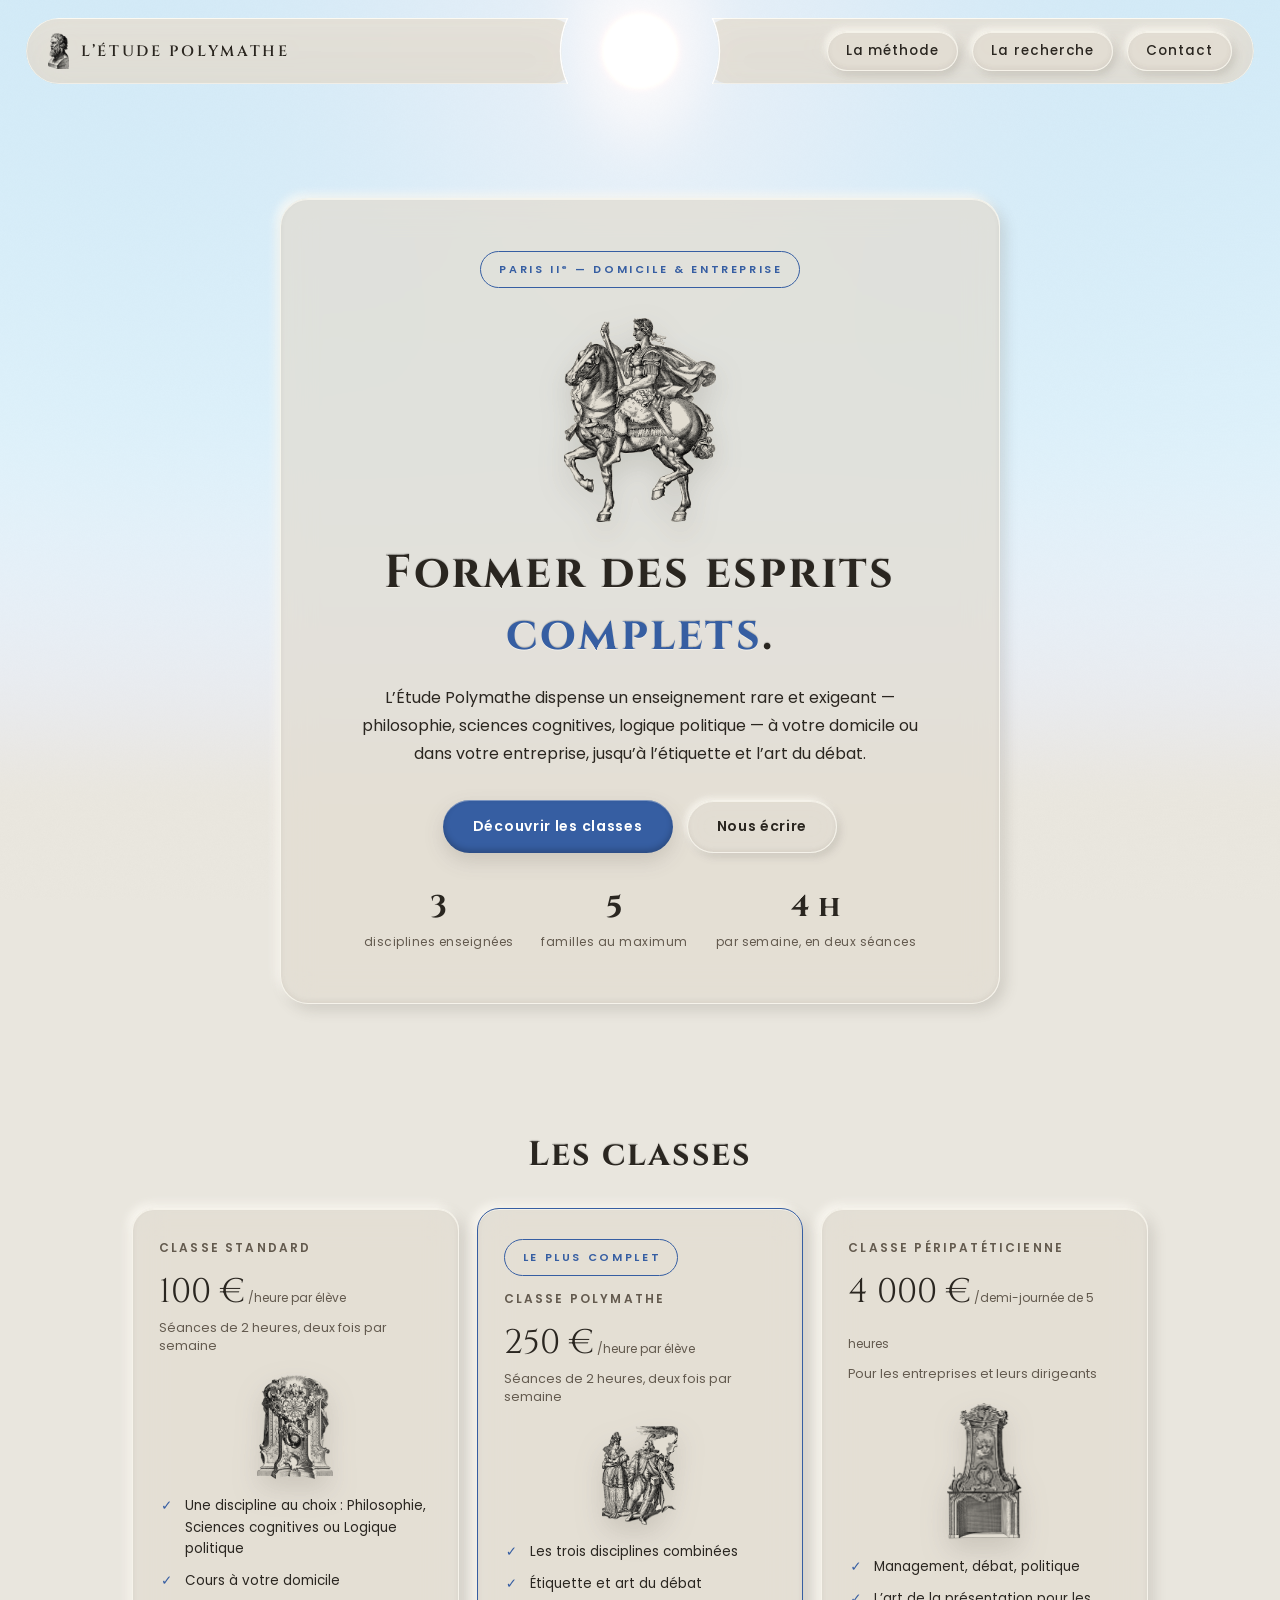
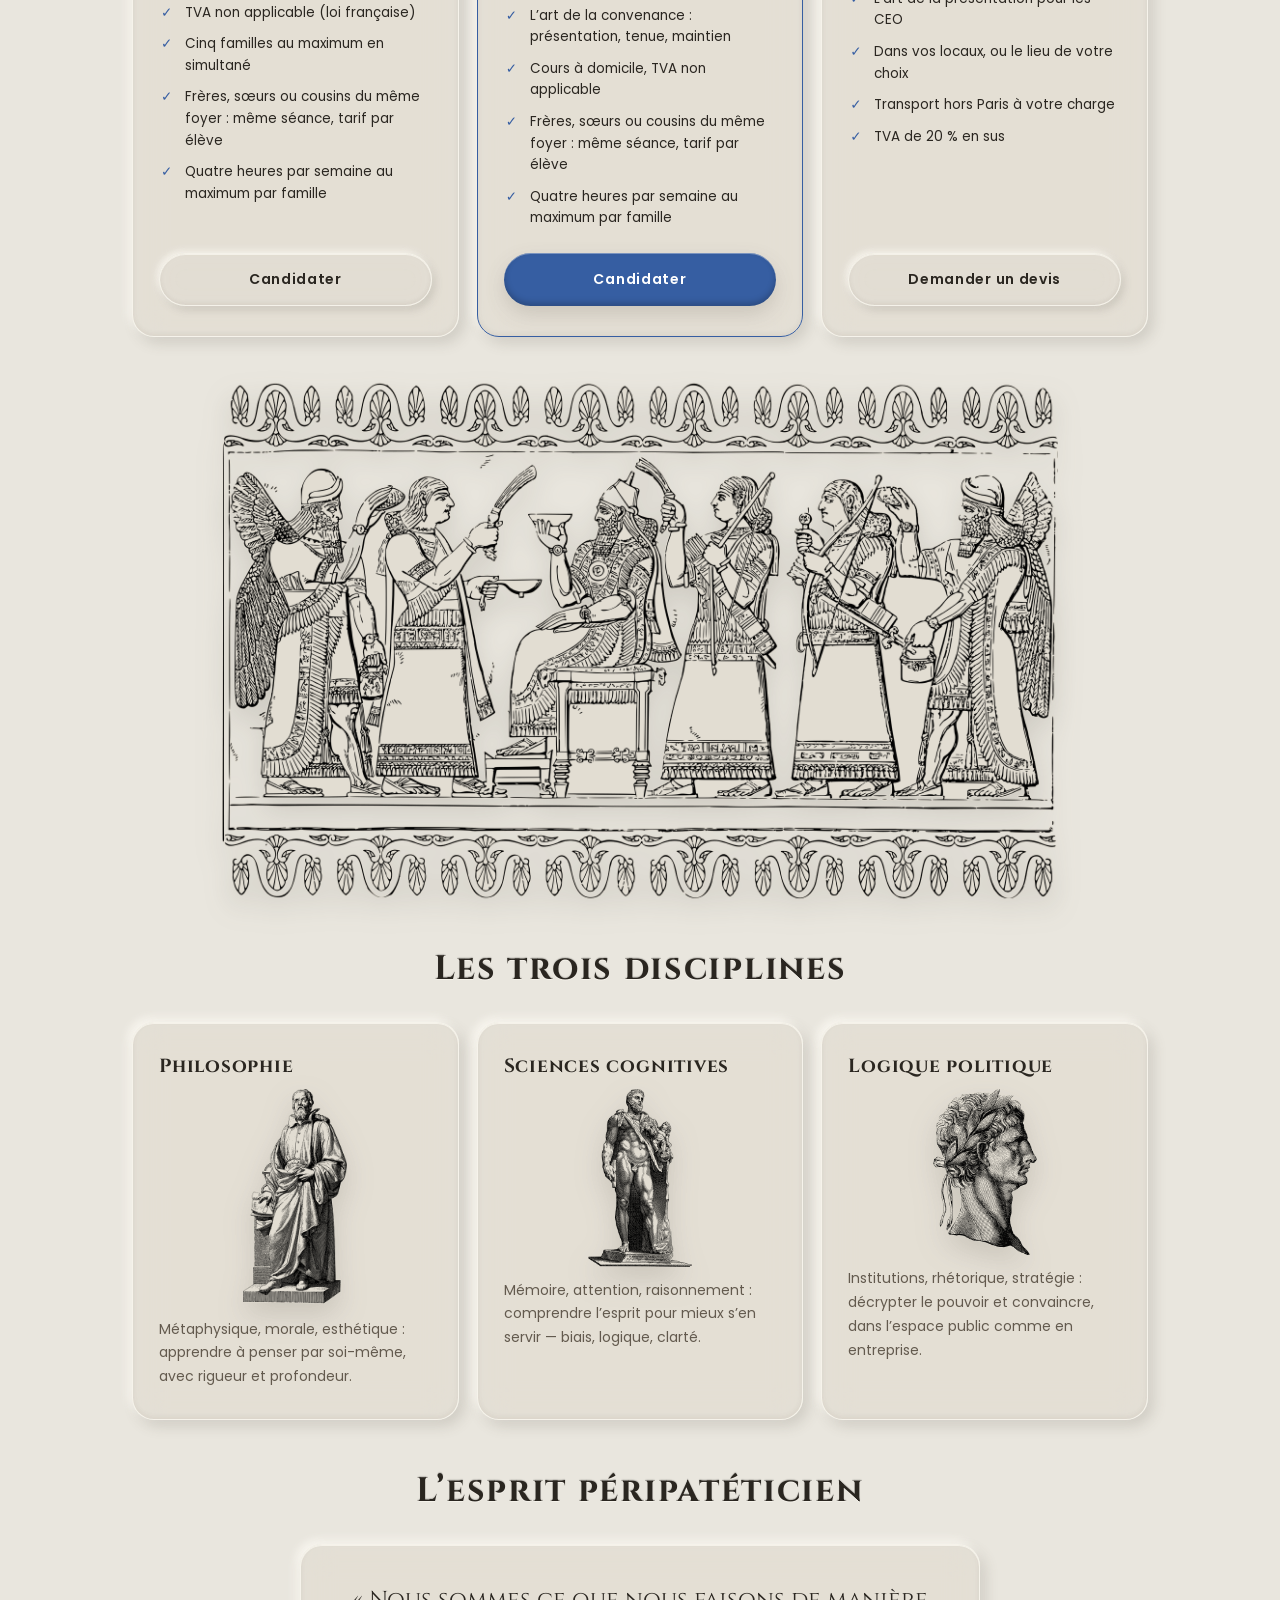
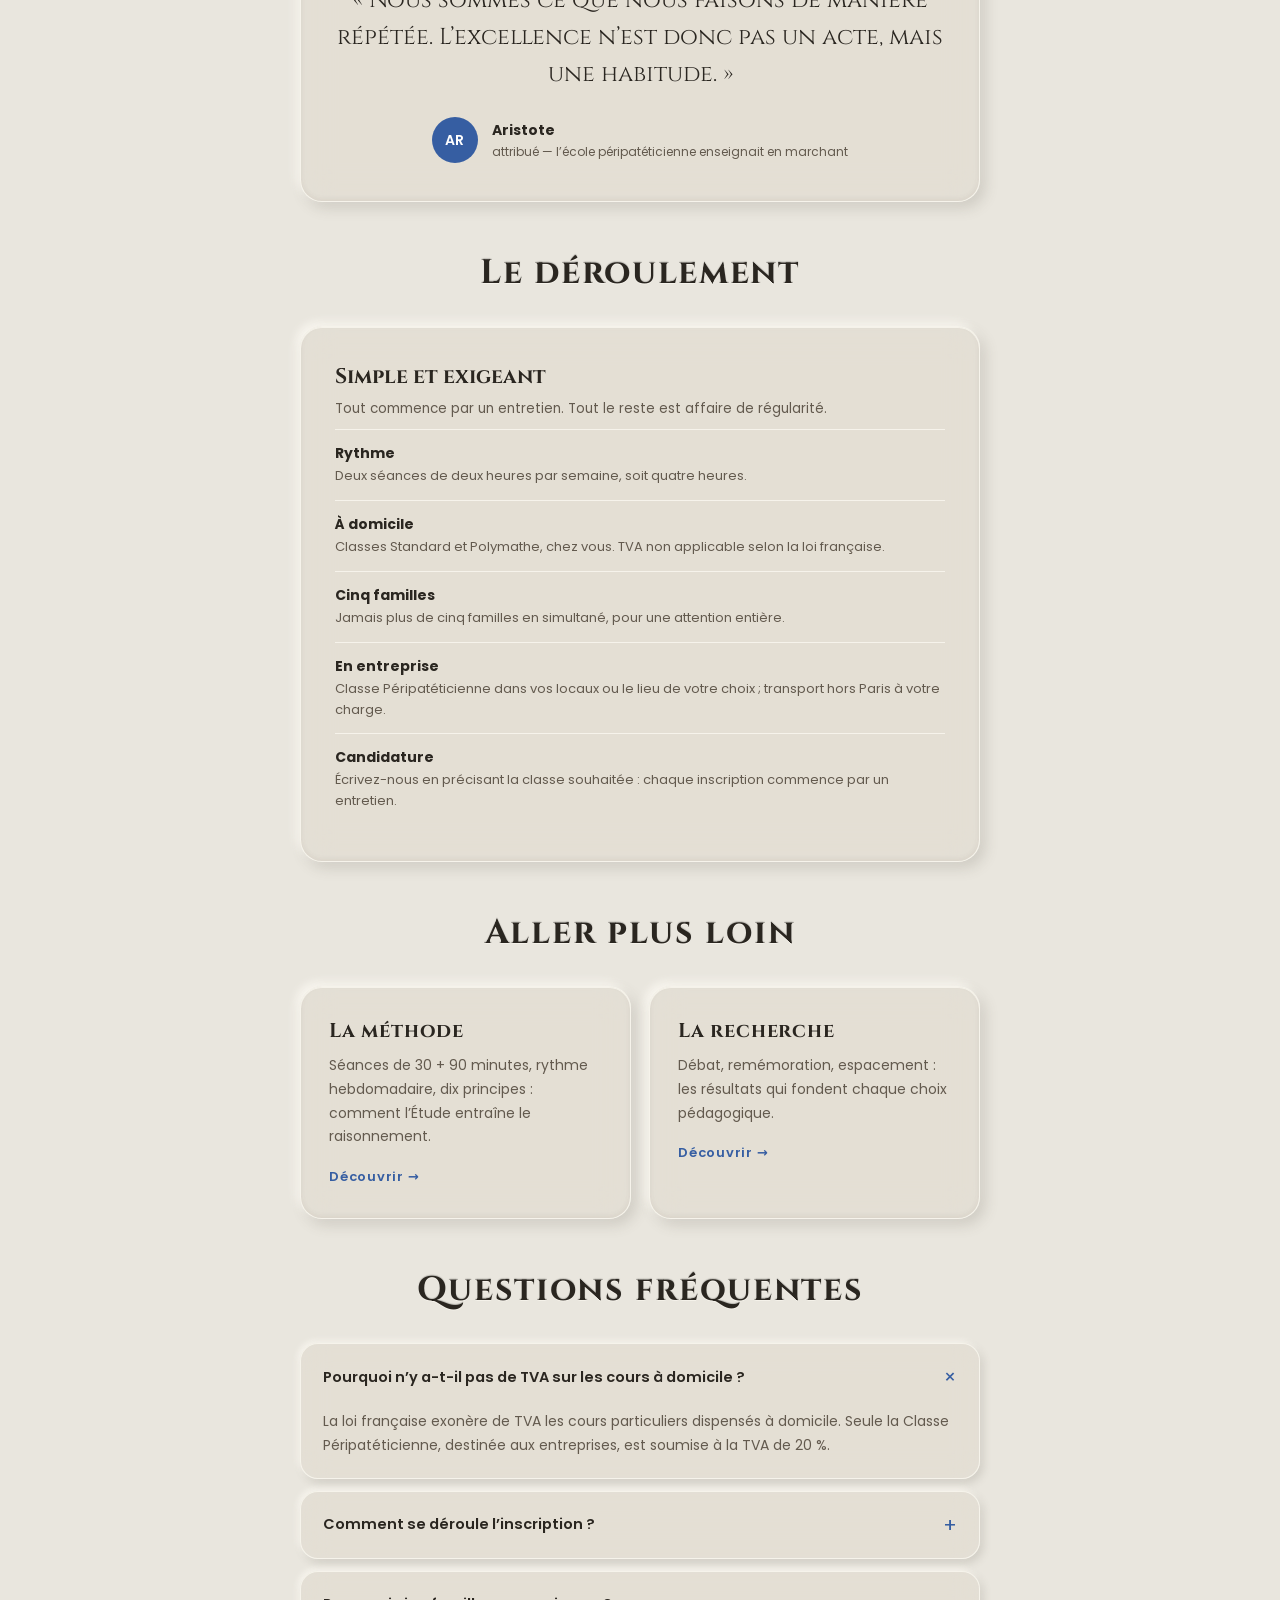
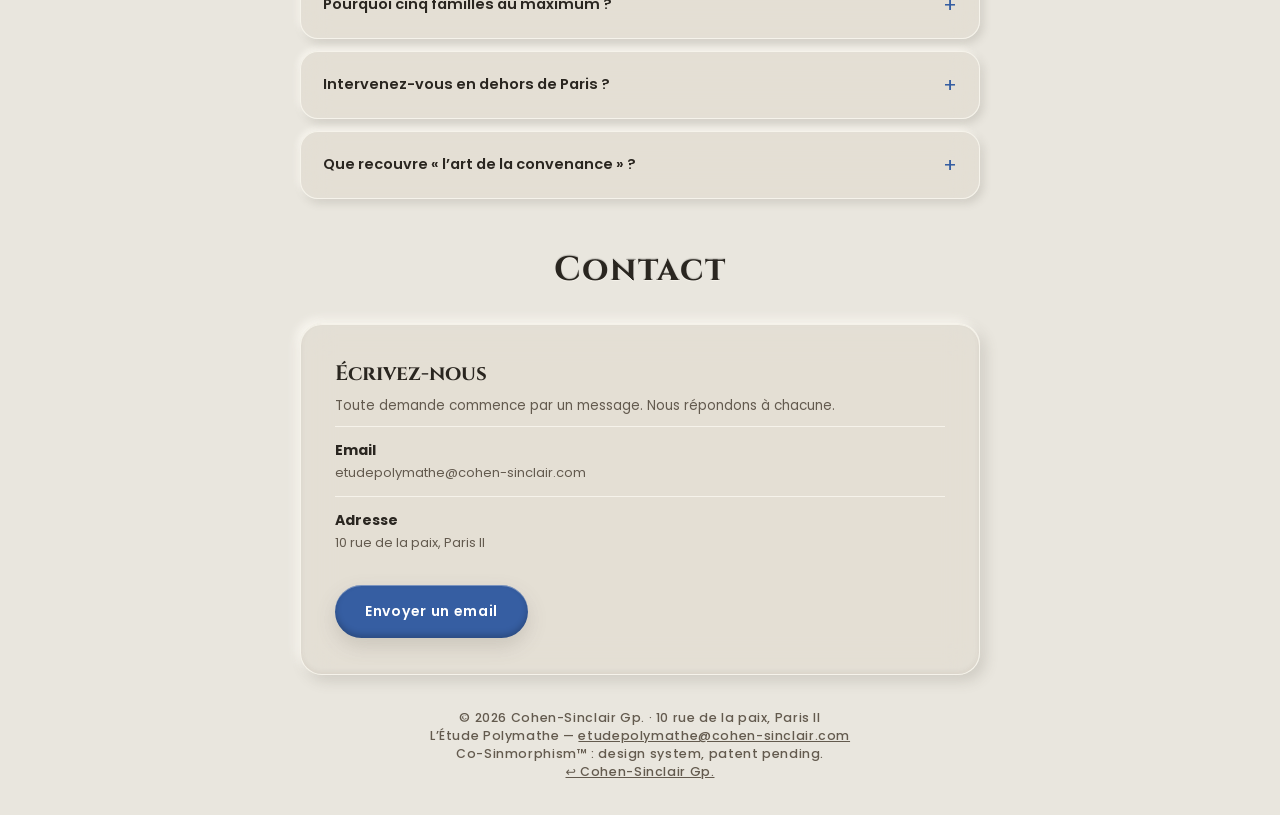
==== commit 84a5ddb5: "Refactor: Extract common CSS and JS into external files - Created css/styles.css with all common sty" ====
--- a/etude.html
+++ b/etude.html
@@ -5,215 +5,9 @@
 <meta name="viewport" content="width=device-width, initial-scale=1">
 <link href="https://fonts.googleapis.com/css2?family=Poppins:wght@400;500;600;700&display=swap" rel="stylesheet">
 <link href="https://fonts.googleapis.com/css2?family=Cinzel:wght@500;600;700&display=swap" rel="stylesheet">
+<link href="css/styles.css" rel="stylesheet">
 <title>L’Étude Polymathe — Enseignement d’excellence à Paris</title>
 <meta name="description" content="L’Étude Polymathe dispense un enseignement rare et exigeant — philosophie, sciences cognitives, logique politique — à votre domicile ou dans votre entreprise.">
-<style>
-  *{box-sizing:border-box;}
-  :root{
-    --canvas:#e9e6de; --plateau:rgba(226,221,210,.78);
-    --sh-dark:rgba(88,82,70,.18); --sh-light:rgba(255,253,246,.8);
-    --glass-edge:rgba(255,253,246,.65);
-    --bevel-lo:rgba(88,82,70,.08);
-    --ink:#2a2620; --ink-soft:#635a4e;
-    --logo-inv:0;
-    --blue:#365ea2; --on-accent:#ffffff; --arc-light:rgba(255,255,255,.9);
-  }
-  html[data-theme="dark"]{
-    --canvas:#22242a; --plateau:rgba(26,28,34,.78);
-    --sh-dark:rgba(0,0,0,.5); --sh-light:rgba(255,255,255,.05);
-    --glass-edge:rgba(255,255,255,.10);
-    --bevel-lo:rgba(0,0,0,.45);
-    --ink:#edf0f6; --ink-soft:#9aa3b4;
-    --logo-inv:1;
-    --blue:#6ea3ec; --on-accent:#101216; --arc-light:rgba(255,255,255,.15);
-  }
-  html,body{margin:0;min-height:100%;overflow-x:hidden;background:var(--canvas);}
-  body{font-family:Poppins,ui-sans-serif,system-ui,"Segoe UI",Helvetica,Arial,sans-serif;
-    background:var(--canvas);color:var(--ink);}
-  #sky{position:fixed;inset:0;width:100%;height:100%;display:block;opacity:0;transition:opacity 1.6s ease;}
-  body.ready #sky{opacity:1;}
-  #nav{position:fixed;top:0;left:0;right:0;z-index:5;display:flex;align-items:center;justify-content:center;
-    gap:0;padding:18px 26px 0;pointer-events:none;opacity:0;transition:opacity 1.2s ease .3s;}
-  body.ready #nav{opacity:1;}
-  .bar{flex:1 1 0;max-width:700px;height:66px;pointer-events:auto;position:relative;
-    display:flex;align-items:center;background:var(--plateau);border-radius:999px;
-    -webkit-backdrop-filter:blur(14px) saturate(1.3);backdrop-filter:blur(14px) saturate(1.3);
-}
-  .bar::before{content:"";position:absolute;inset:0;pointer-events:none;}
-  #barL::before{box-shadow:inset 0 1px 0 var(--glass-edge), inset 0 -1px 0 var(--bevel-lo), inset -1px 0 0 var(--glass-edge), inset 1px 0 0 var(--bevel-lo);}
-  #barR::before{box-shadow:inset 0 1px 0 var(--glass-edge), inset 0 -1px 0 var(--bevel-lo), inset 1px 0 0 var(--glass-edge), inset -1px 0 0 var(--bevel-lo);}
-  .bevel{position:absolute;inset:0;width:100%;height:100%;pointer-events:none;overflow:visible;}
-  .bevel .edge{fill:none;stroke:var(--glass-edge);stroke-width:2;}
-  .bevel .arc{fill:none;stroke:var(--arc-light);stroke-width:3;}
-  #barL{justify-content:center;padding-left:22px;
-    filter:drop-shadow(-7px 10px 20px var(--sh-dark)) drop-shadow(4px -4px 10px var(--sh-light));}
-  #barR{justify-content:center;padding-right:22px;
-    filter:drop-shadow(7px 10px 20px var(--sh-dark)) drop-shadow(-4px -4px 10px var(--sh-light));}
-  .sun-gap{flex:0 0 auto;width:calc(var(--sunR,39.375px)*3);pointer-events:none;}
-  .brand{display:flex;align-items:center;gap:12px;min-width:0;}
-  .logo{height:36px;width:auto;display:block;filter:invert(var(--logo-inv,0));}
-  #brandName{font-family:Cinzel,'Times New Roman',Georgia,serif;font-weight:600;font-size:15px;
-    letter-spacing:.18em;text-transform:uppercase;color:var(--ink);
-    white-space:nowrap;overflow:hidden;text-overflow:ellipsis;}
-  #errbox{position:fixed;left:16px;bottom:16px;z-index:20;display:none;max-width:min(560px,90vw);
-    background:rgba(20,0,0,.85);border:1px solid rgba(255,82,82,.5);border-radius:10px;
-    padding:10px 12px;font:11px/1.5 ui-monospace,Menlo,Consolas,monospace;color:#ffb4b4;
-    white-space:pre-wrap;word-break:break-word;}
-  #fatal{position:fixed;inset:0;display:none;align-items:center;justify-content:center;text-align:center;
-    color:#fff;font-size:15px;line-height:1.7;padding:24px;z-index:10;background:rgba(0,0,0,.55);}
-  #content{position:relative;z-index:2;pointer-events:none;}
-  .hero-space{height:14vh;height:14svh;pointer-events:none;}
-  .band-wrap{padding:72px 22px 88px;display:flex;justify-content:center;pointer-events:auto;}
-  .cta-band{max-width:720px;width:100%;text-align:center;background:var(--plateau);
-    border:1px solid var(--glass-edge);border-radius:28px;
-    -webkit-backdrop-filter:blur(16px) saturate(1.25);backdrop-filter:blur(16px) saturate(1.25);
-    box-shadow:5px 6px 14px var(--sh-dark),-4px -4px 10px var(--sh-light), inset 0 1px 0 var(--glass-edge), inset 0 -2px 5px var(--bevel-lo);
-    padding:52px 44px;}
-  .badge{display:inline-block;font-family:Poppins,ui-sans-serif,system-ui,"Segoe UI",Helvetica,Arial,sans-serif;
-    font-weight:600;font-size:11px;letter-spacing:.24em;text-transform:uppercase;color:var(--blue);
-    border:1px solid var(--blue);border-radius:999px;padding:9px 16px 9px 18px;margin-bottom:28px;}
-  .cta-band h1{font-family:Cinzel,'Times New Roman',Georgia,serif;font-weight:700;
-    font-size:clamp(30px,4.6vw,46px);letter-spacing:.05em;color:var(--ink);margin:0 0 18px;}
-  .cta-band p{font-size:16px;line-height:1.75;color:var(--ink);margin:0 auto;max-width:56ch;}
-  .cta-row{display:flex;gap:14px;justify-content:center;flex-wrap:wrap;margin:32px 0 28px;}
-  .btn-primary{display:inline-block;background:var(--blue);color:var(--on-accent);
-    font-family:Poppins,ui-sans-serif,system-ui,"Segoe UI",Helvetica,Arial,sans-serif;
-    font-weight:600;font-size:14px;letter-spacing:.05em;text-decoration:none;border-radius:999px;
-    padding:16px 30px;box-shadow:0 8px 20px var(--sh-dark), inset 0 1px 0 rgba(255,255,255,.35), inset 0 -3px 6px rgba(0,0,0,.22);
-    transition:transform .25s ease, filter .25s ease;}
-  .btn-primary:hover{transform:translateY(-1px);filter:brightness(1.07);}
-  .btn-secondary{display:inline-block;background:var(--plateau);color:var(--ink);
-    font-family:Poppins,ui-sans-serif,system-ui,"Segoe UI",Helvetica,Arial,sans-serif;
-    font-weight:600;font-size:14px;letter-spacing:.05em;text-decoration:none;border-radius:999px;
-    padding:15px 29px;border:1px solid var(--glass-edge);
-    -webkit-backdrop-filter:blur(12px);backdrop-filter:blur(12px);
-    box-shadow:3px 4px 8px var(--sh-dark),-2px -2px 6px var(--sh-light), inset 0 1px 0 var(--glass-edge), inset 0 -2px 4px var(--bevel-lo);
-    transition:transform .25s ease, filter .25s ease;}
-  .btn-secondary:hover{transform:translateY(-1px);filter:brightness(1.04);}
-  .cta-band .band-small{font-size:12.5px;color:var(--ink-soft);margin:10px auto 0;}
-  .cta-band .band-small a{color:inherit;}
-  .links{display:flex;align-items:center;gap:14px;}
-  .links a{font-family:Poppins,ui-sans-serif,system-ui,"Segoe UI",Helvetica,Arial,sans-serif;
-    font-weight:500;font-size:13.5px;letter-spacing:.07em;color:var(--ink);
-    text-decoration:none;white-space:nowrap;background:var(--plateau);
-    border:1px solid var(--glass-edge);border-radius:999px;padding:9px 18px;
-    box-shadow:3px 4px 8px var(--sh-dark),-2px -3px 6px var(--sh-light), inset 0 1px 0 var(--glass-edge), inset 0 -2px 5px var(--bevel-lo);
-    transition:transform .18s ease,box-shadow .18s ease,color .25s ease;}
-  .links a:hover{color:var(--blue);transform:translateY(-1px);
-    box-shadow:4px 6px 12px var(--sh-dark),-3px -4px 8px var(--sh-light), inset 0 1px 0 var(--glass-edge), inset 0 -2px 5px var(--bevel-lo);}
-  .links a:active{transform:translateY(0);
-    box-shadow:inset 2px 3px 6px var(--sh-dark), inset -2px -2px 5px var(--sh-light);}
-
-  .mascot{position:relative;width:132px;margin:2px auto 20px;filter:drop-shadow(0 12px 14px var(--sh-dark));}
-  .mascot img{display:block;width:100%;height:auto;}
-  .mascot .back{position:absolute;top:0;left:0;z-index:0;transition:opacity .5s ease;}
-  .mascot .art{position:relative;z-index:1;}
-  .mascot .back.night{opacity:0;}
-  html[data-theme="dark"] .mascot .back.day{opacity:0;}
-  html[data-theme="dark"] .mascot .back.night{opacity:1;}
-  .mascot.wide{width:152px;}
-  .feature-card .mascot{width:104px;margin-bottom:12px;}
-
-  .price-card .mascot{width:76px;margin:2px auto 16px;}
-  .sec>.mascot{width:112px;margin-bottom:24px;}
-  .mascot.widefig{width:196px;}
-  .frieze{max-width:880px;margin:30px auto 0;padding:0 22px;}
-  .frieze .mascot{width:100%;margin:0;}
-  .cta-band h1,.sec h2{text-shadow:0 1px 0 rgba(255,252,244,.55),0 -1px 1px rgba(0,0,0,.20);}
-  html[data-theme="dark"] .cta-band h1,html[data-theme="dark"] .sec h2{text-shadow:0 -1px 0 rgba(255,255,255,.14),0 2px 3px rgba(0,0,0,.55);}
-  .site-foot{text-align:center;pointer-events:auto;
-    font-family:Poppins,ui-sans-serif,system-ui,"Segoe UI",Helvetica,Arial,sans-serif;
-    font-weight:500;font-size:12.5px;letter-spacing:.05em;color:var(--ink-soft);padding:26px 20px 34px;}
-  html{scroll-behavior:smooth;}
-  .sec{max-width:1060px;margin:0 auto;padding:40px 22px 8px;scroll-margin-top:104px;pointer-events:auto;}
-  .sec h2{font-family:Cinzel,'Times New Roman',Georgia,serif;font-weight:700;
-    font-size:clamp(24px,3.4vw,34px);letter-spacing:.05em;color:var(--ink);text-align:center;margin:0 0 30px;}
-  .hl{color:var(--blue);font-style:normal;}
-  .hero-stats{display:flex;gap:28px;justify-content:center;margin-top:34px;flex-wrap:wrap;}
-  .hero-stats>div{display:flex;flex-direction:column;gap:6px;min-width:120px;}
-  .hero-stats b{font-family:Cinzel,'Times New Roman',Georgia,serif;font-weight:700;font-size:30px;color:var(--ink);}
-  .hero-stats span{font-size:12px;color:var(--ink-soft);letter-spacing:.04em;}
-  .price-grid,.feat-grid{display:grid;grid-template-columns:repeat(3,1fr);gap:18px;}
-  .price-card,.feature-card,.quote-card,.contact-card{background:var(--plateau);
-    border:1px solid var(--glass-edge);border-radius:22px;
-    -webkit-backdrop-filter:blur(16px) saturate(1.25);backdrop-filter:blur(16px) saturate(1.25);
-    box-shadow:5px 6px 14px var(--sh-dark),-4px -4px 10px var(--sh-light), inset 0 1px 0 var(--glass-edge), inset 0 -2px 5px var(--bevel-lo);}
-  .price-card{padding:30px 26px;display:flex;flex-direction:column;}
-  .price-card.hot{border:1px solid var(--blue);}
-  .price-card .plan{font-family:Poppins,ui-sans-serif,system-ui,sans-serif;font-weight:600;font-size:12px;
-    letter-spacing:.18em;text-transform:uppercase;color:var(--ink-soft);}
-  .price-card .amount{font-family:Cinzel,'Times New Roman',Georgia,serif;font-size:34px;color:var(--ink);margin:12px 0 4px;}
-  .price-card .amount small{font-family:Poppins,ui-sans-serif,system-ui,sans-serif;font-size:12px;color:var(--ink-soft);}
-  .price-card .bill-note{font-size:12.5px;color:var(--ink-soft);margin:0 0 18px;}
-  .price-card ul{list-style:none;margin:0 0 24px;padding:0;display:flex;flex-direction:column;gap:10px;flex:1;}
-  .price-card li{font-size:13.5px;line-height:1.6;color:var(--ink);padding-left:26px;position:relative;}
-  .price-card li::before{content:"\2713";position:absolute;left:2px;color:var(--blue);font-weight:700;}
-  .price-card .btn-primary,.price-card .btn-secondary{text-align:center;}
-  .price-card .pop{align-self:flex-start;margin-bottom:14px;}
-  .feature-card{padding:30px 26px;}
-  .feature-card h3{font-family:Cinzel,'Times New Roman',Georgia,serif;font-size:19px;letter-spacing:.04em;margin:0 0 10px;color:var(--ink);}
-  .feature-card p{font-size:14px;line-height:1.7;color:var(--ink-soft);margin:0;}
-  .narrow{max-width:680px;margin:0 auto;}
-  .quote-card{padding:38px 36px;text-align:center;}
-  .quote-card blockquote{font-family:Cinzel,'Times New Roman',Georgia,serif;
-    font-size:clamp(18px,2.6vw,23px);line-height:1.6;color:var(--ink);margin:0 0 24px;}
-  .who{display:flex;gap:14px;align-items:center;justify-content:center;}
-  .avatar{width:46px;height:46px;border-radius:50%;background:var(--blue);color:var(--on-accent);
-    display:flex;align-items:center;justify-content:center;font-family:Poppins,ui-sans-serif,system-ui,sans-serif;
-    font-weight:600;font-size:14px;letter-spacing:.06em;flex:0 0 auto;}
-  .who>div{display:flex;flex-direction:column;gap:2px;text-align:left;}
-  .who b{font-size:14px;color:var(--ink);}
-  .who span{font-size:12px;color:var(--ink-soft);}
-  .contact-card{padding:36px 34px;}
-  .contact-card h3{font-family:Cinzel,'Times New Roman',Georgia,serif;font-size:21px;margin:0 0 8px;color:var(--ink);}
-  .contact-card .auth-sub{font-size:13.5px;color:var(--ink-soft);margin:0 0 10px;}
-  .info-row{display:flex;gap:14px;padding:13px 0;border-top:1px solid var(--glass-edge);}
-  .info-row>div{display:flex;flex-direction:column;gap:2px;}
-  .info-row b{font-size:14px;color:var(--ink);}
-  .info-row span{font-size:13px;color:var(--ink-soft);line-height:1.6;}
-  .faq-list{display:flex;flex-direction:column;gap:12px;}
-  .accordion-item{background:var(--plateau);border:1px solid var(--glass-edge);border-radius:18px;
-    -webkit-backdrop-filter:blur(14px) saturate(1.3);backdrop-filter:blur(14px) saturate(1.3);
-    box-shadow:3px 4px 8px var(--sh-dark),-2px -2px 6px var(--sh-light);overflow:hidden;}
-  .accordion-head{display:flex;justify-content:space-between;align-items:center;gap:16px;
-    padding:18px 22px;cursor:pointer;font-weight:600;font-size:14.5px;color:var(--ink);}
-  .accordion-head::after{content:"+";font-size:20px;font-weight:400;color:var(--blue);transition:transform .3s ease;flex:0 0 auto;}
-  .accordion-item.open .accordion-head::after{transform:rotate(45deg);}
-  .accordion-body{max-height:0;overflow:hidden;transition:max-height .35s ease;}
-  .accordion-item.open .accordion-body{max-height:300px;}
-  .accordion-body p{font-size:14px;line-height:1.7;color:var(--ink-soft);margin:0;padding:0 22px 20px;}
-  .site-foot a{color:inherit;}
-  .to-top{position:fixed;right:22px;bottom:22px;z-index:6;width:48px;height:48px;border-radius:50%;
-    background:var(--plateau);border:1px solid var(--glass-edge);cursor:pointer;
-    -webkit-backdrop-filter:blur(12px);backdrop-filter:blur(12px);
-    box-shadow:3px 4px 8px var(--sh-dark),-2px -2px 6px var(--sh-light), inset 0 1px 0 var(--glass-edge), inset 0 -2px 4px var(--bevel-lo);
-    color:var(--ink);font-size:20px;line-height:1;display:flex;align-items:center;justify-content:center;
-    opacity:0;visibility:hidden;transition:opacity .3s ease, visibility .3s ease;padding:0;}
-  .to-top.show{opacity:1;visibility:visible;}
-  .duo-grid{display:grid;grid-template-columns:1fr 1fr;gap:18px;max-width:680px;margin:0 auto;}
-  .deep-card{background:var(--plateau);border:1px solid var(--glass-edge);border-radius:22px;
-    -webkit-backdrop-filter:blur(16px) saturate(1.25);backdrop-filter:blur(16px) saturate(1.25);
-    box-shadow:5px 6px 14px var(--sh-dark),-4px -4px 10px var(--sh-light), inset 0 1px 0 var(--glass-edge), inset 0 -2px 5px var(--bevel-lo);
-    padding:30px 28px;text-decoration:none;display:block;transition:transform .25s ease;}
-  .deep-card:hover{transform:translateY(-2px);}
-  .deep-card h3{font-family:Cinzel,'Times New Roman',Georgia,serif;font-size:20px;letter-spacing:.04em;margin:0 0 10px;color:var(--ink);}
-  .deep-card p{font-size:14px;line-height:1.7;color:var(--ink-soft);margin:0 0 14px;}
-  .deep-card .more{font-family:Poppins,ui-sans-serif,system-ui,sans-serif;font-weight:600;font-size:13px;letter-spacing:.06em;color:var(--blue);}
-  @media(max-width:860px){.price-grid,.feat-grid{grid-template-columns:1fr;}.sec{padding:32px 16px 4px;}.duo-grid{grid-template-columns:1fr;}}
-  @media(max-width:640px){
-    #nav{gap:0;padding:14px 14px 0;}
-    .bar{height:56px;}
-    .logo{height:32px;}
-    .band-wrap{padding:56px 16px 72px;}
-    .cta-band{padding:40px 24px;}
-  }
-  @media(max-width:1023px){
-    #brandName{display:none;}
-  }
-  @media(max-width:839px){
-    .links{display:none;}
-  }
-</style>
 </head>
 <body>
 <canvas id="sky"></canvas>
@@ -237,7 +31,7 @@
       <div class="hero-stats">
         <div><b>3</b><span>disciplines enseignées</span></div>
         <div><b>5</b><span>familles au maximum</span></div>
-        <div><b>4 h</b><span>par semaine, en deux séances</span></div>
+        <div><b>4 h</b><span>par semaine, en deux séances</span></div>
       </div>
     </div>
   </section>
@@ -246,7 +40,7 @@
     <div class="price-grid">
       <div class="price-card">
         <div class="plan">Classe Standard</div>
-        <div class="amount">100 €<small> /heure par élève</small></div>
+        <div class="amount">100 €<small> /heure par élève</small></div>
         <div class="bill-note">Séances de 2 heures, deux fois par semaine</div>
         <div class="mascot"><img class="back day" src="ornate-clock-back-day.png" alt=""><img class="back night" src="ornate-clock-back-night.png" alt=""><img class="art" src="ornate-clock-art.png" alt="Horloge sculptée"></div>
         <ul>
@@ -262,7 +56,7 @@
       <div class="price-card hot">
         <span class="badge pop">Le plus complet</span>
         <div class="plan">Classe Polymathe</div>
-        <div class="amount">250 €<small> /heure par élève</small></div>
+        <div class="amount">250 €<small> /heure par élève</small></div>
         <div class="bill-note">Séances de 2 heures, deux fois par semaine</div>
         <div class="mascot"><img class="back day" src="courtship-back-day.png" alt=""><img class="back night" src="courtship-back-night.png" alt=""><img class="art" src="courtship-art.png" alt="Scène galante — l’art de la convenance"></div>
         <ul>
@@ -277,7 +71,7 @@
       </div>
       <div class="price-card">
         <div class="plan">Classe Péripatéticienne</div>
-        <div class="amount">4 000 €<small> /demi-journée de 5 heures</small></div>
+        <div class="amount">4 000 €<small> /demi-journée de 5 heures</small></div>
         <div class="bill-note">Pour les entreprises et leurs dirigeants</div>
         <div class="mascot"><img class="back day" src="chimney-clock-back-day.png" alt=""><img class="back night" src="chimney-clock-back-night.png" alt=""><img class="art" src="chimney-clock-art.png" alt="Cheminée à horloge"></div>
         <ul>
@@ -285,7 +79,7 @@
           <li>L’art de la présentation pour les CEO</li>
           <li>Dans vos locaux, ou le lieu de votre choix</li>
           <li>Transport hors Paris à votre charge</li>
-          <li>TVA de 20 % en sus</li>
+          <li>TVA de 20 % en sus</li>
         </ul>
         <a class="btn-secondary" href="mailto:etudepolymathe@cohen-sinclair.com?subject=Devis%20-%20Classe%20Peripateticienne">Demander un devis</a>
       </div>
@@ -332,7 +126,7 @@
   <section class="sec" id="faq">
     <h2>Questions fréquentes</h2>
     <div class="faq-list narrow">
-      <div class="accordion-item open"><div class="accordion-head"><span>Pourquoi n’y a-t-il pas de TVA sur les cours à domicile ?</span></div><div class="accordion-body"><p>La loi française exonère de TVA les cours particuliers dispensés à domicile. Seule la Classe Péripatéticienne, destinée aux entreprises, est soumise à la TVA de 20 %.</p></div></div>
+      <div class="accordion-item open"><div class="accordion-head"><span>Pourquoi n’y a-t-il pas de TVA sur les cours à domicile ?</span></div><div class="accordion-body"><p>La loi française exonère de TVA les cours particuliers dispensés à domicile. Seule la Classe Péripatéticienne, destinée aux entreprises, est soumise à la TVA de 20 %.</p></div></div>
       <div class="accordion-item"><div class="accordion-head"><span>Comment se déroule l’inscription ?</span></div><div class="accordion-body"><p>Écrivez-nous en précisant la classe souhaitée. Chaque candidature donne lieu à un entretien, afin de vérifier que l’exigence de l’Étude convient à l’élève comme à sa famille.</p></div></div>
       <div class="accordion-item"><div class="accordion-head"><span>Pourquoi cinq familles au maximum ?</span></div><div class="accordion-body"><p>Parce que la qualité exige la rareté : cinq familles, c’est la garantie d’une attention entière et d’un enseignement véritablement sur mesure.</p></div></div>
       <div class="accordion-item"><div class="accordion-head"><span>Intervenez-vous en dehors de Paris ?</span></div><div class="accordion-body"><p>Pour les entreprises, oui, partout — le transport hors Paris est à votre charge. Les cours à domicile ont lieu à Paris ; écrivez-nous pour toute demande particulière.</p></div></div>
@@ -349,408 +143,11 @@
       <div style="margin-top:18px"><a class="btn-primary" href="mailto:etudepolymathe@cohen-sinclair.com">Envoyer un email</a></div>
     </div>
   </section>
-  <footer class="site-foot"><div>© 2026 Cohen-Sinclair Gp. · 10 rue de la paix, Paris II</div><div>L’Étude Polymathe — <a href="mailto:etudepolymathe@cohen-sinclair.com">etudepolymathe@cohen-sinclair.com</a></div><div>Co-Sinmorphism™ : design system, patent pending.</div><div><a href="index.html">← Cohen-Sinclair Gp.</a></div></footer>
+  <footer class="site-foot"><div>© 2026 Cohen-Sinclair Gp. · 10 rue de la paix, Paris II</div><div>L’Étude Polymathe — <a href="mailto:etudepolymathe@cohen-sinclair.com">etudepolymathe@cohen-sinclair.com</a></div><div>Co-Sinmorphism™ : design system, patent pending.</div><div><a href="index.html">↩ Cohen-Sinclair Gp.</a></div></footer>
 </main>
 <button class="to-top" id="toTop" aria-label="Haut de page">↑</button>
 <div id="errbox"></div>
 <div id="fatal"></div>
-<script>
-(function(){
-'use strict';
-/* Living-eclipse site shell. Shading = day-sky v2 fragment (SDF sun at half
-   radius via sun(uv*2), moon radius halved to match, pale skylight ~#DEF7FF).
-   uSunPos puts the sun in the navbar gap; uMoonPos follows an arc of a
-   large circle (R = 3, vertex exactly on the sun): click 1 glides in past
-   the right edge (ease-out landing); click 2 glides out past the left edge
-   (ease-in). R rises automatically on ultra-wide screens so the arc always
-   reaches off-screen. Fade is 1 while the moon is anywhere on screen and
-   only ramps to 0 once it leaves the rendered view — a pure perf cull
-   letting the shader skip all moon math (uniform branch). */
-var MRAD = 0.175, ZOOM = 4.0;
-var mradEff = MRAD, sunkEff = 1;   // sun pinned to navbar px size (MRAD = size at 900px height)
-try{
-  var q = new URLSearchParams(location.search);
-  if(q.has('mrad')) MRAD = parseFloat(q.get('mrad')) || MRAD;
-  if(q.has('zoom')) ZOOM = parseFloat(q.get('zoom')) || ZOOM;
-}catch(e){}
-var FLY_IN = 3800, FLY_OUT = 3800;       // moon flight duration
-
-var cv = document.getElementById('sky');
-var barL = document.getElementById('barL');
-var barR = document.getElementById('barR');
-var bevSvgL = barL.querySelector('.bevel'), bevSvgR = barR.querySelector('.bevel');
-var bevPathL = bevSvgL.querySelector('.edge'), bevPathR = bevSvgR.querySelector('.edge');
-var bevArcL = bevSvgL.querySelector('.arc'), bevArcR = bevSvgR.querySelector('.arc');
-var gl = cv.getContext('webgl', {antialias:true, alpha:false, depth:false, stencil:false})
-      || cv.getContext('experimental-webgl');
-function fatal(html){
-  var n = document.getElementById('fatal');
-  n.innerHTML = html; n.style.display = 'flex';
-}
-if(!gl){
-  fatal('<div><b>WebGL is blocked here.</b><br>Open this page in Chrome, Edge, Safari or Firefox.</div>');
-  return;
-}
-var ctxLost = false;
-cv.addEventListener('webglcontextlost', function(e){
-  e.preventDefault(); ctxLost = true;
-  fatal('<div><b>Graphics context was lost.</b><br>Click anywhere to reload.</div>');
-});
-cv.addEventListener('webglcontextrestored', function(){ window.location.reload(); });
-window.addEventListener('click', function(){ if(ctxLost) window.location.reload(); });
-
-var FRAG = [
-  'precision highp float;',
-  'uniform vec3 iResolution;',
-  'uniform float uMrad;',
-  'uniform float uZoom;',
-  'uniform vec2 uSunPos;',
-  'uniform vec2 uMoonPos;',
-  'uniform float uMoonFade;',
-  'uniform float uSunK;',
-  '#define USE_BLACKBODY',
-  '#define bias 25. / iResolution.x / uSunK',
-  'vec2 bend(vec2 p, float a) {',
-  '    return vec2(p.x * cos(a) - p.y * sin(a), p.x * sin(a) + p.y * cos(a));',
-  '}',
-  'float smax(float a, float b, float k)',
-  '{',
-  '    float x = exp(k * a);',
-  '    float y = exp(k * b);',
-  '    return (a * x + b * y) / (x + y);',
-  '}',
-  'vec3 blackbody(float i) {',
-  '    float T = 1400.0 + 1400.0 * i;',
-  '    vec3 L = vec3(7.4, 5.6, 4.4);',
-  '    L = pow(L, vec3(5.0)) * (exp(1.43876719683e5 / (T * L)) - 1.0);',
-  '    return 1.0 - exp(-50e7 / L);',
-  '}',
-  'float sun( in vec2 uv ) {',
-  '    float d = 1.0 / length(uv);',
-  '    float i = 5.0;',
-  '#ifndef USE_BLACKBODY',
-  '    d *= 0.8;',
-  '    i = 15.0;',
-  '#endif',
-  '    d = pow(d, i);',
-  '    return d;',
-  '}',
-  'vec2 moonPos() { return uMoonPos; }',
-  'float moon( in vec2 uv ) {',
-  '    float d = length(uv - moonPos()) - uMrad;',
-  '    d = smoothstep(uMrad, uMrad+bias, d);',
-  '    return d;',
-  '}',
-  'float hash21(vec2 p){ p = fract(p*vec2(234.34,435.345)); p += dot(p,p+34.23); return fract(p.x*p.y); }',
-  'vec3 starLayer(vec2 uv, float scale, float thresh){',
-  '    vec2 g = floor(uv*scale);',
-  '    vec2 f = fract(uv*scale);',
-  '    float h = hash21(g);',
-  '    if(h < thresh) return vec3(0.0);',
-  '    vec2 sp = vec2(hash21(g+0.13), hash21(g+0.71));',
-  '    float d = length(f - sp);',
-  '    float tw = 0.85;',
-  '    float m = smoothstep(0.10, 0.0, d) * tw;',
-  '    float bright = smoothstep(thresh, 1.0, h);',
-  '    return vec3(0.75,0.82,1.0) * m * bright;',
-  '}',
-  'float discCover(float d, float r) {',
-  '    if(d >= 2.0*r) return 0.0;',
-  '    if(d <= 0.0) return 1.0;',
-  '    float a = acos(clamp(d/(2.0*r), 0.0, 1.0));',
-  '    float c = (2.0*r*r*a - 0.5*d*sqrt(max(0.0, 4.0*r*r - d*d))) / (3.14159265*r*r);',
-  '    return clamp(c, 0.0, 1.0);',
-  '}',
-  'vec3 atmSky(vec2 s, float sunI, float m) {',
-  '    vec3 vd = normalize(vec3(s.x, s.y + 0.55, 1.4));',
-  '    vec3 sd = normalize(vec3(uSunPos.x, uSunPos.y + 0.55, 1.4));',
-  '    float cosA = dot(vd, sd);',
-  '    float elev = vd.y;',
-  '    float tau = 0.22 + 0.78*pow(1.0 - max(elev, 0.0), 3.0);',
-  '    vec3 sig = vec3(0.10, 0.25, 0.70);',
-  '    vec3 inscat = vec3(1.0) - exp(-tau*3.0*sig);',
-  '    float pr = 0.65 + 0.35*cosA*cosA;',
-  '    float red = (1.0 - sunI)*(1.0 - sunI);',
-  '    vec3 sunTint = vec3(1.0, 1.0 - 0.68*red, 1.0 - 0.90*red);',
-  '    float t = clamp((elev + 0.30)/1.10, 0.0, 1.0);',
-  '    vec3 amb = vec3(0.85, 1.70, 3.40) * (0.45 + 0.55*pow(1.0 - t, 1.2));',
-  '    vec3 col = (inscat * pr * 1.4 + amb) * sunTint * sunI;',
-  '    float ca = max(cosA, 0.0);',
-  '    col += vec3(1.0, 0.82, 0.60) * (pow(ca, 600.0)*2.0 + pow(ca, 32.0)*0.35 + pow(ca, 8.0)*0.12) * sunTint * sunI * m;',
-  '    col += mix(vec3(0.00486, 0.01143, 0.02167), vec3(0.00077, 0.00153, 0.00422), t) * (1.0 - sunI);',
-  '    float ub = 1.0 - smoothstep(-0.8, 0.1, s.y);',
-  '    vec3 uiBG = mix(vec3(1.08192, 0.96843, 0.75402), vec3(0.02167, 0.02350, 0.02918), 1.0 - sunI);',
-  '    col = mix(col, uiBG, ub);',
-  '    return col;',
-  '}',
-  'void mainImage( out vec4 fragColor, in vec2 fragCoord )',
-  '{',
-  '    vec2 s = (2. * fragCoord.xy - iResolution.xy) / iResolution.y;',
-  '    vec2 uv = (s - uSunPos) * uZoom;',
-  '    float _sun = sun(uv * (2.0*uSunK));',
-  '    float _moon = 1.0;',
-  '    float sunI = 1.0;',
-  '    if(uMoonFade > 0.001) {',
-  '        _moon = mix(1.0, moon(uv), uMoonFade);',
-  '        sunI = 1.0 - discCover(length(moonPos()), uMrad) * uMoonFade;',
-  '    }',
-  '    vec3 sunCol = _sun *',
-  '#ifdef USE_BLACKBODY',
-  '        blackbody(smoothstep(0.1, 15., _sun));',
-  '#else',
-  '        vec3(0.886,0.329,0.094);',
-  '#endif',
-  '    vec3 sky = atmSky(s, sunI, _moon);',
-  '    vec3 col = sky + sunCol * _moon;',
-  '    col = (col*(2.51*col+0.03))/(col*(2.43*col+0.59)+0.14);',
-  '    col = pow(col, vec3(1.0 / 2.2));',
-  '    fragColor = vec4(col, 1.0);',
-  '}',
-  'void main(){mainImage(gl_FragColor,gl_FragCoord.xy);gl_FragColor.rgb+=(hash21(gl_FragCoord.xy)-.5)*(1.5/255.);}'
-].join('\n');
-var VERT = 'attribute vec2 p;void main(){gl_Position=vec4(p,0.,1.);}';
-function fail(msg){
-  var el = document.getElementById('errbox');
-  el.style.display = 'block';
-  el.textContent = String(msg || '(no log)').slice(0, 600);
-}
-function sh(type, src){
-  var s = gl.createShader(type);
-  gl.shaderSource(s, src);
-  gl.compileShader(s);
-  if(!gl.getShaderParameter(s, gl.COMPILE_STATUS)){
-    fail((type === gl.VERTEX_SHADER ? 'VERTEX: ' : 'FRAGMENT: ') + gl.getShaderInfoLog(s));
-    return null;
-  }
-  return s;
-}
-var vs = sh(gl.VERTEX_SHADER, VERT), fs = sh(gl.FRAGMENT_SHADER, FRAG);
-if(!vs || !fs) return;
-var prog = gl.createProgram();
-gl.attachShader(prog, vs); gl.attachShader(prog, fs); gl.linkProgram(prog);
-if(!gl.getProgramParameter(prog, gl.LINK_STATUS)){ fail('LINK: ' + gl.getProgramInfoLog(prog)); return; }
-gl.useProgram(prog);
-var buf = gl.createBuffer();
-gl.bindBuffer(gl.ARRAY_BUFFER, buf);
-gl.bufferData(gl.ARRAY_BUFFER, new Float32Array([-1,-1, 3,-1, -1,3]), gl.STATIC_DRAW);
-var loc = gl.getAttribLocation(prog, 'p');
-gl.enableVertexAttribArray(loc);
-gl.vertexAttribPointer(loc, 2, gl.FLOAT, false, 0, 0);
-var uRes = gl.getUniformLocation(prog, 'iResolution');
-var uMrad = gl.getUniformLocation(prog, 'uMrad');
-var uZoom = gl.getUniformLocation(prog, 'uZoom');
-var uSunPos = gl.getUniformLocation(prog, 'uSunPos');
-var uSunk = gl.getUniformLocation(prog, 'uSunK');
-var uMoonPos = gl.getUniformLocation(prog, 'uMoonPos');
-var uMoonFade = gl.getUniformLocation(prog, 'uMoonFade');
-if(!uRes || !uMrad || !uZoom || !uSunPos || !uMoonPos || !uMoonFade || !uSunk){ fail('boot: missing uniform location'); return; }
-if(gl.isContextLost()){ cv.dispatchEvent(new Event('webglcontextlost')); return; }
-gl.disable(gl.DEPTH_TEST);
-gl.disable(gl.BLEND);
-
-/* ---------- eclipse state: click toggles the moon in / out ---------- */
-var moon = [0, 0];
-var fade = 0;
-var anim = null;
-var eclipsed = false;
-var sunPx = [0, 0];
-var clickR = 100;
-function easeIn(k){ return k*k; }
-function easeOut(k){ return 1 - Math.pow(1-k, 3); }
-/* Moon path: an arc of a large circle (R = 3 screen units, raised on
-   ultra-wide screens so the arc always reaches past the side edges) with
-   its vertex exactly on the sun, entered and exited off-screen. xs is
-   screen-space x (edges at +/-aspect); returns orbit units. */
-function pathR(aspect){ return Math.max(3, (aspect + 0.7) / 0.8); }
-function pathEnd(){
-  var a = window.innerWidth/window.innerHeight;
-  return [a + 0.6, pathR(a)];
-}
-function pathOrbit(xs, sunY, r){
-  var ys = sunY - (r - Math.sqrt(Math.max(r*r - xs*xs, 0)));
-  return [xs*ZOOM, (ys - sunY)*ZOOM];
-}
-function discCoverJS(d, r){
-  if(d >= 2*r) return 0;
-  if(d <= 0) return 1;
-  var a = Math.acos(Math.min(1, Math.max(0, d/(2*r))));
-  var c = (2*r*r*a - 0.5*d*Math.sqrt(Math.max(0, 4*r*r - d*d))) / (Math.PI*r*r);
-  return Math.min(1, Math.max(0, c));
-}
-function toggle(){
-  eclipsed = !eclipsed;
-  var pe = pathEnd();
-  anim = {x0: eclipsed ? pe[0] : 0, x1: eclipsed ? 0 : -pe[0], xe: pe[0], r: pe[1], sunY: sunPos[1],
-          t0: performance.now(), dur: eclipsed ? FLY_IN : FLY_OUT, dir: eclipsed ? 'in' : 'out'};
-}
-function overSun(cx, cy){
-  var dx = cx - sunPx[0], dy = cy - sunPx[1];
-  return dx*dx + dy*dy < clickR*clickR;
-}
-cv.addEventListener('click', function(e){ if(overSun(e.clientX, e.clientY)) toggle(); });
-cv.addEventListener('mousemove', function(e){ cv.style.cursor = overSun(e.clientX, e.clientY) ? 'pointer' : 'default'; });
-
-/* Concave cradle: each bar's sun-side end is clipped around a lens of
-   radius 1.5R centered on the sun (R = sun ball = visual moon radius),
-   so the bars hold it with a 0.5R gap past its surface.
-   Case A (lens taller than the bar): arc spans top edge to bottom edge.
-   Case B (lens shorter): the arc bites the end face only. right=0/1. */
-function barPath(W, H, cx, cy, nr, right){
-  function f(n){ return Math.round(n*100)/100; }
-  var br = H/2;
-  var dxT = Math.sqrt(Math.max(nr*nr - cy*cy, 0));
-  var dxB = Math.sqrt(Math.max(nr*nr - (H-cy)*(H-cy), 0));
-  if(!right){
-    if(dxT > 0.5 && dxB > 0.5 && cx - dxT < W - 1 && cx - dxB < W - 1)
-      return 'M'+f(br)+',0 H'+f(cx-dxT)+' A'+f(nr)+','+f(nr)+' 0 0 0 '+f(cx-dxB)+','+f(H)+' H'+f(br)+' A'+f(br)+','+f(br)+' 0 0 1 '+f(br)+',0 Z';
-    var dy = Math.sqrt(Math.max(nr*nr - (cx-W)*(cx-W), 0));
-    if(!(dy > 0.5))
-      return 'M'+f(br)+',0 H'+f(W-br)+' A'+f(br)+','+f(br)+' 0 0 1 '+f(W-br)+','+f(H)+' H'+f(br)+' A'+f(br)+','+f(br)+' 0 0 1 '+f(br)+',0 Z';
-    return 'M'+f(br)+',0 H'+f(W)+' V'+f(cy-dy)+' A'+f(nr)+','+f(nr)+' 0 0 0 '+f(W)+','+f(cy+dy)+' V'+f(H)+' H'+f(br)+' A'+f(br)+','+f(br)+' 0 0 1 '+f(br)+',0 Z';
-  }
-  if(dxT > 0.5 && dxB > 0.5 && cx + dxT > 1 && cx + dxB > 1)
-    return 'M'+f(W-br)+',0 A'+f(br)+','+f(br)+' 0 0 1 '+f(W-br)+','+f(H)+' L'+f(cx+dxB)+','+f(H)+' A'+f(nr)+','+f(nr)+' 0 0 0 '+f(cx+dxT)+',0 Z';
-  var dy2 = Math.sqrt(Math.max(nr*nr - cx*cx, 0));
-  if(!(dy2 > 0.5))
-    return 'M'+f(br)+',0 H'+f(W-br)+' A'+f(br)+','+f(br)+' 0 0 1 '+f(W-br)+','+f(H)+' H'+f(br)+' A'+f(br)+','+f(br)+' 0 0 1 '+f(br)+',0 Z';
-  return 'M'+f(W-br)+',0 A'+f(br)+','+f(br)+' 0 0 1 '+f(W-br)+','+f(H)+' L0,'+f(H)+' L0,'+f(cy+dy2)+' A'+f(nr)+','+f(nr)+' 0 0 0 0,'+f(cy-dy2)+' L0,0 Z';
-}
-/* Sun-side arc only: the concave cradle facing the sun catches its light. */
-function barArc(W, H, cx, cy, nr, right){
-  function f(n){ return Math.round(n*100)/100; }
-  var dxT = Math.sqrt(Math.max(nr*nr - cy*cy, 0));
-  var dxB = Math.sqrt(Math.max(nr*nr - (H-cy)*(H-cy), 0));
-  if(!right){
-    if(dxT > 0.5 && dxB > 0.5 && cx - dxT < W - 1 && cx - dxB < W - 1)
-      return 'M'+f(cx-dxT)+',0 A'+f(nr)+','+f(nr)+' 0 0 0 '+f(cx-dxB)+','+f(H);
-    var dy = Math.sqrt(Math.max(nr*nr - (cx-W)*(cx-W), 0));
-    if(!(dy > 0.5)) return '';
-    return 'M'+f(W)+','+f(cy-dy)+' A'+f(nr)+','+f(nr)+' 0 0 0 '+f(W)+','+f(cy+dy);
-  }
-  if(dxT > 0.5 && dxB > 0.5 && cx + dxT > 1 && cx + dxB > 1)
-    return 'M'+f(cx+dxB)+','+f(H)+' A'+f(nr)+','+f(nr)+' 0 0 0 '+f(cx+dxT)+',0';
-  var dy2 = Math.sqrt(Math.max(nr*nr - cx*cx, 0));
-  if(!(dy2 > 0.5)) return '';
-  return 'M0,'+f(cy+dy2)+' A'+f(nr)+','+f(nr)+' 0 0 0 0,'+f(cy-dy2);
-}
-/* UI-kit theming (neumorphism-kit tokens): the eclipse drives the chrome --
-   day = light kit, totality = dark kit, lerped gradually with the dimming. */
-var THEME_L = {canvas:[233,230,222,1], plateau:[226,221,210,.78], shd:[88,82,70,.18], shl:[255,253,246,.8], edge:[255,253,246,.65], bevlo:[88,82,70,.08], ink:[42,38,32,1], inks:[99,90,78,1], blue:[54,94,162,1], onacc:[255,255,255,1], arc:[255,255,255,.9]};
-var THEME_D = {canvas:[34,36,42,1], plateau:[26,28,34,.78], shd:[0,0,0,.5], shl:[255,255,255,.05], edge:[255,255,255,.10], bevlo:[0,0,0,.45], ink:[237,240,246,1], inks:[154,163,180,1], blue:[110,163,236,1], onacc:[16,18,22,1], arc:[255,255,255,.35]};
-var lastNight = -1;
-function applyTheme(night){
-  night = Math.min(1, Math.max(0, night));
-  if(Math.abs(night - lastNight) < 0.002) return;
-  lastNight = night;
-  var rs = document.documentElement.style, day = 1 - night;
-  function mixc(a, b){
-    return 'rgba(' + Math.round(a[0]*day + b[0]*night) + ',' + Math.round(a[1]*day + b[1]*night) + ',' + Math.round(a[2]*day + b[2]*night) + ',' + (a[3]*day + b[3]*night).toFixed(3) + ')';
-  }
-  rs.setProperty('--canvas', mixc(THEME_L.canvas, THEME_D.canvas));
-  rs.setProperty('--plateau', mixc(THEME_L.plateau, THEME_D.plateau));
-  rs.setProperty('--sh-dark', mixc(THEME_L.shd, THEME_D.shd));
-  rs.setProperty('--sh-light', mixc(THEME_L.shl, THEME_D.shl));
-  rs.setProperty('--glass-edge', mixc(THEME_L.edge, THEME_D.edge));
-  rs.setProperty('--bevel-lo', mixc(THEME_L.bevlo, THEME_D.bevlo));
-  rs.setProperty('--ink', mixc(THEME_L.ink, THEME_D.ink));
-  rs.setProperty('--ink-soft', mixc(THEME_L.inks, THEME_D.inks));
-  rs.setProperty('--logo-inv', night.toFixed(3));
-  rs.setProperty('--blue', mixc(THEME_L.blue, THEME_D.blue));
-  rs.setProperty('--on-accent', mixc(THEME_L.onacc, THEME_D.onacc));
-  var aL = THEME_L.arc, aD = THEME_D.arc;
-  rs.setProperty('--arc-light', 'rgba(' + Math.round(aL[0]*day + aD[0]*night) + ',' + Math.round(aL[1]*day + aD[1]*night) + ',' + Math.round(aL[2]*day + aD[2]*night) + ',' + ((aL[3]*day + aD[3]*night)*day).toFixed(3) + ')');
-  document.documentElement.setAttribute('data-theme', night > 0.5 ? 'dark' : 'light');
-}
-/* ---------- sizing ---------- */
-var dpr = 1, sunPos = [0, 0.8];
-function resize(){
-  if(!window.innerWidth || !window.innerHeight) return;
-  dpr = Math.min(window.devicePixelRatio || 1, 1.75);
-  cv.width = Math.round(window.innerWidth * dpr);
-  cv.height = Math.round(window.innerHeight * dpr);
-  gl.viewport(0, 0, cv.width, cv.height);
-  var rL = barL.getBoundingClientRect(), rR = barR.getBoundingClientRect();
-  var seamX = (rL.right + rR.left)/2, sunCy = rL.top + rL.height/2;
-  var vw = window.innerWidth, vh = window.innerHeight;
-  mradEff = MRAD*(900/Math.max(1, vh)); sunkEff = Math.max(1, vh)/900;
-  sunPx = [seamX, sunCy];
-  document.documentElement.style.setProperty('--sunR', (mradEff/ZOOM*vh).toFixed(2)+'px');
-  clickR = Math.max(84, vh*0.13);
-  sunPos = [(seamX/vw*2 - 1)*(vw/vh), 1 - 2*(sunCy/vh)];
-  var nr = mradEff/ZOOM*vh*2;   // R = sun ball = visual moon radius (2x the MRAD param)
-  var dL = barPath(rL.width, rL.height, seamX - rL.left, sunCy - rL.top, nr, 0);
-  var dR = barPath(rR.width, rR.height, seamX - rR.left, sunCy - rR.top, nr, 1);
-  barL.style.clipPath = 'path("' + dL + '")';
-  barR.style.clipPath = 'path("' + dR + '")';
-  bevSvgL.setAttribute('viewBox', '0 0 ' + rL.width + ' ' + rL.height);
-  bevSvgR.setAttribute('viewBox', '0 0 ' + rR.width + ' ' + rR.height);
-  bevPathL.setAttribute('d', dL);
-  bevPathR.setAttribute('d', dR);
-  bevArcL.setAttribute('d', barArc(rL.width, rL.height, seamX - rL.left, sunCy - rL.top, nr, 0));
-  bevArcR.setAttribute('d', barArc(rR.width, rR.height, seamX - rR.left, sunCy - rR.top, nr, 1));
-  bevSvgL.style.clipPath = 'path("' + dL + '")';
-  bevSvgR.style.clipPath = 'path("' + dR + '")';
-  barL.style.paddingRight = Math.max(18, Math.round(nr - (seamX - rL.right) + 18)) + 'px';
-  barR.style.paddingLeft = Math.max(18, Math.round(nr - (rR.left - seamX) + 18)) + 'px';
-  if(!eclipsed && !anim){ var pe0 = pathEnd(); moon = pathOrbit(pe0[0], sunPos[1], pe0[1]); }
-}
-window.addEventListener('resize', resize);
-resize();
-
-/* ---------- main loop ---------- */
-var t0 = performance.now();
-var lastT = t0;
-function frame(now){
-  var t = (now - t0) / 1000;
-  var dt = Math.min(0.1, (now - lastT)/1000); lastT = now;
-  if(anim){
-    var k = Math.min(1, (now - anim.t0) / anim.dur);
-    var e = anim.dir === 'in' ? easeOut(k) : easeIn(k);
-    moon = pathOrbit(anim.x0 + (anim.x1 - anim.x0) * e, anim.sunY, anim.r);
-    if(k >= 1){
-      if(anim.dir === 'out'){ moon = pathOrbit(anim.xe, anim.sunY, anim.r); fade = 0; }
-      else { moon = [0, 0]; fade = 1; }
-      anim = null;
-    }
-  }
-  /* Moon is fully solid while visible; it only fades once it has left the
-     rendered view (pure perf cull — the shader then skips all moon math). */
-  var aspNow = window.innerWidth/window.innerHeight;
-  var mpx = (moon[0]/ZOOM/aspNow + 1)/2*window.innerWidth;
-  var mpy = (1 - (moon[1]/ZOOM + sunPos[1]))/2*window.innerHeight;
-  var mmrg = mradEff/ZOOM*window.innerHeight + 10;
-  if(mpx > -mmrg && mpx < window.innerWidth+mmrg && mpy > -mmrg && mpy < window.innerHeight+mmrg) fade = 1;
-  else fade = Math.max(0, fade - dt/0.25);
-  gl.uniform3f(uRes, cv.width, cv.height, 1);
-  gl.uniform1f(uMrad, mradEff);
-  gl.uniform1f(uSunk, sunkEff);
-  gl.uniform1f(uZoom, ZOOM);
-  gl.uniform2f(uSunPos, sunPos[0], sunPos[1]);
-  gl.uniform2f(uMoonPos, moon[0], moon[1]);
-  gl.uniform1f(uMoonFade, fade);
-  gl.drawArrays(gl.TRIANGLES, 0, 3);
-  if(!document.body.classList.contains('ready')) document.body.classList.add('ready');
-  var sunI = 1 - discCoverJS(Math.hypot(moon[0], moon[1]), mradEff) * fade;
-  applyTheme(1 - sunI);
-  requestAnimationFrame(frame);
-}
-var accHeads = document.querySelectorAll('.accordion-head');
-for(var ai = 0; ai < accHeads.length; ai++){
-  accHeads[ai].addEventListener('click', function(){
-    var item = this.parentNode, was = item.classList.contains('open');
-    var items = document.querySelectorAll('.accordion-item');
-    for(var aj = 0; aj < items.length; aj++) items[aj].classList.remove('open');
-    if(!was) item.classList.add('open');
-  });
-}
-var toTop = document.getElementById('toTop');
-window.addEventListener('scroll', function(){
-  if(window.scrollY > window.innerHeight) toTop.classList.add('show');
-  else toTop.classList.remove('show');
-}, {passive:true});
-toTop.addEventListener('click', function(){ window.scrollTo({top:0, behavior:'smooth'}); });
-requestAnimationFrame(frame);
-})();
-</script>
+<script src="js/main.js"></script>
 </body>
 </html>
--- a/css/styles.css
+++ b/css/styles.css
@@ -0,0 +1,323 @@
+/* ============================================
+   Co-Sinmorphism Design System - Common Styles
+   ============================================ */
+
+*{box-sizing:border-box;}
+
+/* Theme Variables */
+:root{
+  --canvas:#e9e6de; --plateau:rgba(226,221,210,.78);
+  --sh-dark:rgba(88,82,70,.18); --sh-light:rgba(255,253,246,.8);
+  --glass-edge:rgba(255,253,246,.65);
+  --bevel-lo:rgba(88,82,70,.08);
+  --ink:#2a2620; --ink-soft:#635a4e;
+  --logo-inv:0;
+  --blue:#365ea2; --on-accent:#ffffff; --arc-light:rgba(255,255,255,.9);
+}
+
+html[data-theme="dark"]{
+  --canvas:#22242a; --plateau:rgba(26,28,34,.78);
+  --sh-dark:rgba(0,0,0,.5); --sh-light:rgba(255,255,255,.05);
+  --glass-edge:rgba(255,255,255,.10);
+  --bevel-lo:rgba(0,0,0,.45);
+  --ink:#edf0f6; --ink-soft:#9aa3b4;
+  --logo-inv:1;
+  --blue:#6ea3ec; --on-accent:#101216; --arc-light:rgba(255,255,255,.15);
+}
+
+/* Base Elements */
+html,body{margin:0;min-height:100%;overflow-x:hidden;background:var(--canvas);}
+body{font-family:Poppins,ui-sans-serif,system-ui,"Segoe UI",Helvetica,Arial,sans-serif;
+  background:var(--canvas);color:var(--ink);}
+
+/* Sky Canvas */
+#sky{position:fixed;inset:0;width:100%;height:100%;display:block;opacity:0;transition:opacity 1.6s ease;}
+body.ready #sky{opacity:1;}
+
+/* Navigation */
+#nav{position:fixed;top:0;left:0;right:0;z-index:5;display:flex;align-items:center;justify-content:center;
+  gap:0;padding:18px 26px 0;pointer-events:none;opacity:0;transition:opacity 1.2s ease .3s;}
+body.ready #nav{opacity:1;}
+
+.bar{flex:1 1 0;max-width:700px;height:66px;pointer-events:auto;position:relative;
+  display:flex;align-items:center;background:var(--plateau);border-radius:999px;
+  -webkit-backdrop-filter:blur(14px) saturate(1.3);backdrop-filter:blur(14px) saturate(1.3);
+}
+.bar::before{content:"";position:absolute;inset:0;pointer-events:none;}
+#barL::before{box-shadow:inset 0 1px 0 var(--glass-edge), inset 0 -1px 0 var(--bevel-lo), inset -1px 0 0 var(--glass-edge), inset 1px 0 0 var(--bevel-lo);}
+#barR::before{box-shadow:inset 0 1px 0 var(--glass-edge), inset 0 -1px 0 var(--bevel-lo), inset 1px 0 0 var(--glass-edge), inset -1px 0 0 var(--bevel-lo);}
+
+.bevel{position:absolute;inset:0;width:100%;height:100%;pointer-events:none;overflow:visible;}
+.bevel .edge{fill:none;stroke:var(--glass-edge);stroke-width:2;}
+.bevel .arc{fill:none;stroke:var(--arc-light);stroke-width:3;}
+
+#barL{justify-content:flex-start;padding-left:22px;
+  filter:drop-shadow(-7px 10px 20px var(--sh-dark)) drop-shadow(4px -4px 10px var(--sh-light));}
+#barR{justify-content:flex-end;padding-right:22px;
+  filter:drop-shadow(7px 10px 20px var(--sh-dark)) drop-shadow(-4px -4px 10px var(--sh-light));}
+
+.sun-gap{flex:0 0 auto;width:calc(var(--sunR,39.375px)*3);pointer-events:none;}
+
+.brand{display:flex;align-items:center;gap:12px;min-width:0;}
+.logo{height:36px;width:auto;display:block;filter:invert(var(--logo-inv,0));}
+#brandName{font-family:Cinzel,'Times New Roman',Georgia,serif;font-weight:600;font-size:15px;
+  letter-spacing:.18em;text-transform:uppercase;color:var(--ink);
+  white-space:nowrap;overflow:hidden;text-overflow:ellipsis;}
+
+/* Error Display */
+#errbox{position:fixed;left:16px;bottom:16px;z-index:20;display:none;max-width:min(560px,90vw);
+  background:rgba(20,0,0,.85);border:1px solid rgba(255,82,82,.5);border-radius:10px;
+  padding:10px 12px;font:11px/1.5 ui-monospace,Menlo,Consolas,monospace;color:#ffb4b4;
+  white-space:pre-wrap;word-break:break-word;}
+
+#fatal{position:fixed;inset:0;display:none;align-items:center;justify-content:center;text-align:center;
+  color:#fff;font-size:15px;line-height:1.7;padding:24px;z-index:10;background:rgba(0,0,0,.55);}
+
+/* Content */
+#content{position:relative;z-index:2;pointer-events:none;}
+.hero-space{height:14vh;height:14svh;pointer-events:none;}
+
+/* Band & CTA */
+.band-wrap{padding:72px 22px 88px;display:flex;justify-content:center;pointer-events:auto;}
+.cta-band{max-width:720px;width:100%;text-align:center;background:var(--plateau);
+  border:1px solid var(--glass-edge);border-radius:28px;
+  -webkit-backdrop-filter:blur(16px) saturate(1.25);backdrop-filter:blur(16px) saturate(1.25);
+  box-shadow:5px 6px 14px var(--sh-dark),-4px -4px 10px var(--sh-light), inset 0 1px 0 var(--glass-edge), inset 0 -2px 5px var(--bevel-lo);
+  padding:52px 44px;}
+
+.badge{display:inline-block;font-family:Poppins,ui-sans-serif,system-ui,"Segoe UI",Helvetica,Arial,sans-serif;
+  font-weight:600;font-size:11px;letter-spacing:.24em;text-transform:uppercase;color:var(--blue);
+  border:1px solid var(--blue);border-radius:999px;padding:9px 16px 9px 18px;margin-bottom:28px;}
+
+.cta-band h1{font-family:Cinzel,'Times New Roman',Georgia,serif;font-weight:700;
+  font-size:clamp(30px,4.6vw,46px);letter-spacing:.05em;color:var(--ink);margin:0 0 18px;}
+
+.cta-band p{font-size:16px;line-height:1.75;color:var(--ink);margin:0 auto;max-width:56ch;}
+
+.cta-row{display:flex;gap:14px;justify-content:center;flex-wrap:wrap;margin:32px 0 28px;}
+
+/* Buttons */
+.btn-primary{display:inline-block;background:var(--blue);color:var(--on-accent);
+  font-family:Poppins,ui-sans-serif,system-ui,"Segoe UI",Helvetica,Arial,sans-serif;
+  font-weight:600;font-size:14px;letter-spacing:.05em;text-decoration:none;border-radius:999px;
+  padding:16px 30px;box-shadow:0 8px 20px var(--sh-dark), inset 0 1px 0 rgba(255,255,255,.35), inset 0 -3px 6px rgba(0,0,0,.22);
+  transition:transform .25s ease, filter .25s ease;}
+.btn-primary:hover{transform:translateY(-1px);filter:brightness(1.07);}
+
+.btn-secondary{display:inline-block;background:var(--plateau);color:var(--ink);
+  font-family:Poppins,ui-sans-serif,system-ui,"Segoe UI",Helvetica,Arial,sans-serif;
+  font-weight:600;font-size:14px;letter-spacing:.05em;text-decoration:none;border-radius:999px;
+  padding:15px 29px;border:1px solid var(--glass-edge);
+  -webkit-backdrop-filter:blur(12px);backdrop-filter:blur(12px);
+  box-shadow:3px 4px 8px var(--sh-dark),-2px -2px 6px var(--sh-light), inset 0 1px 0 var(--glass-edge), inset 0 -2px 4px var(--bevel-lo);
+  transition:transform .25s ease, filter .25s ease;}
+.btn-secondary:hover{transform:translateY(-1px);filter:brightness(1.04);}
+
+.cta-band .band-small{font-size:12.5px;color:var(--ink-soft);margin:10px auto 0;}
+.cta-band .band-small a{color:inherit;}
+
+/* Navigation Links */
+.links{display:flex;align-items:center;gap:14px;}
+.links a{font-family:Poppins,ui-sans-serif,system-ui,"Segoe UI",Helvetica,Arial,sans-serif;
+  font-weight:500;font-size:13.5px;letter-spacing:.07em;color:var(--ink);
+  text-decoration:none;white-space:nowrap;background:var(--plateau);
+  border:1px solid var(--glass-edge);border-radius:999px;padding:9px 18px;
+  box-shadow:3px 4px 8px var(--sh-dark),-2px -3px 6px var(--sh-light), inset 0 1px 0 var(--glass-edge), inset 0 -2px 5px var(--bevel-lo);
+  transition:transform .18s ease,box-shadow .18s ease,color .25s ease;}
+.links a:hover{color:var(--blue);transform:translateY(-1px);
+  box-shadow:4px 6px 12px var(--sh-dark),-3px -4px 8px var(--sh-light), inset 0 1px 0 var(--glass-edge), inset 0 -2px 5px var(--bevel-lo);}
+.links a:active{transform:translateY(0);
+  box-shadow:inset 2px 3px 6px var(--sh-dark), inset -2px -2px 5px var(--sh-light);}
+
+/* Mascot */
+.mascot{position:relative;width:132px;margin:2px auto 20px;filter:drop-shadow(0 12px 14px var(--sh-dark));}
+.mascot img{display:block;width:100%;height:auto;}
+.mascot .back{position:absolute;top:0;left:0;z-index:0;transition:opacity .5s ease;}
+.mascot .art{position:relative;z-index:1;}
+.mascot .back.night{opacity:0;}
+html[data-theme="dark"] .mascot .back.day{opacity:0;}
+html[data-theme="dark"] .mascot .back.night{opacity:1;}
+.mascot.wide{width:152px;}
+.mascot.widefig{width:196px;}
+.feature-card .mascot{width:104px;margin-bottom:12px;}
+.price-card .mascot{width:76px;margin:2px auto 16px;}
+.sec>.mascot{width:112px;margin-bottom:24px;}
+.frieze{max-width:880px;margin:30px auto 0;padding:0 22px;}
+.frieze .mascot{width:100%;margin:0;}
+
+/* Text Shadows */
+.cta-band h1,.sec h2{text-shadow:0 1px 0 rgba(255,252,244,.55),0 -1px 1px rgba(0,0,0,.20);}
+html[data-theme="dark"] .cta-band h1,html[data-theme="dark"] .sec h2{text-shadow:0 -1px 0 rgba(255,255,255,.14),0 2px 3px rgba(0,0,0,.55);}
+
+/* Site Footer */
+.site-foot{text-align:center;pointer-events:auto;
+  font-family:Poppins,ui-sans-serif,system-ui,"Segoe UI",Helvetica,Arial,sans-serif;
+  font-weight:500;font-size:12.5px;letter-spacing:.05em;color:var(--ink-soft);padding:26px 20px 34px;}
+.site-foot a{color:inherit;}
+
+/* Sections */
+html{scroll-behavior:smooth;}
+.sec{max-width:1060px;margin:0 auto;padding:40px 22px 8px;scroll-margin-top:104px;pointer-events:auto;}
+.sec h2{font-family:Cinzel,'Times New Roman',Georgia,serif;font-weight:700;
+  font-size:clamp(24px,3.4vw,34px);letter-spacing:.05em;color:var(--ink);text-align:center;margin:0 0 30px;}
+.hl{color:var(--blue);font-style:normal;}
+
+/* Hero Stats */
+.hero-stats{display:flex;gap:28px;justify-content:center;margin-top:34px;flex-wrap:wrap;}
+.hero-stats>div{display:flex;flex-direction:column;gap:6px;min-width:120px;}
+.hero-stats b{font-family:Cinzel,'Times New Roman',Georgia,serif;font-weight:700;font-size:30px;color:var(--ink);}
+.hero-stats span{font-size:12px;color:var(--ink-soft);letter-spacing:.04em;}
+
+/* Cards */
+.price-grid,.feat-grid{display:grid;grid-template-columns:repeat(3,1fr);gap:18px;}
+.price-card,.feature-card,.quote-card,.contact-card{background:var(--plateau);
+  border:1px solid var(--glass-edge);border-radius:22px;
+  -webkit-backdrop-filter:blur(16px) saturate(1.25);backdrop-filter:blur(16px) saturate(1.25);
+  box-shadow:5px 6px 14px var(--sh-dark),-4px -4px 10px var(--sh-light), inset 0 1px 0 var(--glass-edge), inset 0 -2px 5px var(--bevel-lo);}
+
+.price-card{padding:30px 26px;display:flex;flex-direction:column;}
+.price-card.hot{border:1px solid var(--blue);}
+.price-card .plan{font-family:Poppins,ui-sans-serif,system-ui,sans-serif;font-weight:600;font-size:12px;
+  letter-spacing:.18em;text-transform:uppercase;color:var(--ink-soft);}
+.price-card .amount{font-family:Cinzel,'Times New Roman',Georgia,serif;font-size:34px;color:var(--ink);margin:12px 0 4px;}
+.price-card .amount small{font-family:Poppins,ui-sans-serif,system-ui,sans-serif;font-size:12px;color:var(--ink-soft);}
+.price-card .bill-note{font-size:12.5px;color:var(--ink-soft);margin:0 0 18px;}
+.price-card ul{list-style:none;margin:0 0 24px;padding:0;display:flex;flex-direction:column;gap:10px;flex:1;}
+.price-card li{font-size:13.5px;line-height:1.6;color:var(--ink);padding-left:26px;position:relative;}
+.price-card li::before{content:"\2713";position:absolute;left:2px;color:var(--blue);font-weight:700;}
+.price-card .btn-primary,.price-card .btn-secondary{text-align:center;}
+.price-card .pop{align-self:flex-start;margin-bottom:14px;}
+
+.feature-card{padding:30px 26px;}
+.feature-card h3{font-family:Cinzel,'Times New Roman',Georgia,serif;font-size:19px;letter-spacing:.04em;margin:0 0 10px;color:var(--ink);}
+.feature-card p{font-size:14px;line-height:1.7;color:var(--ink-soft);margin:0;}
+
+.narrow{max-width:680px;margin:0 auto;}
+
+.quote-card{padding:38px 36px;text-align:center;}
+.quote-card blockquote{font-family:Cinzel,'Times New Roman',Georgia,serif;
+  font-size:clamp(18px,2.6vw,23px);line-height:1.6;color:var(--ink);margin:0 0 24px;}
+
+.who{display:flex;gap:14px;align-items:center;justify-content:center;}
+.avatar{width:46px;height:46px;border-radius:50%;background:var(--blue);color:var(--on-accent);
+  display:flex;align-items:center;justify-content:center;font-family:Poppins,ui-sans-serif,system-ui,sans-serif;
+  font-weight:600;font-size:14px;letter-spacing:.06em;flex:0 0 auto;}
+.who>div{display:flex;flex-direction:column;gap:2px;text-align:left;}
+.who b{font-size:14px;color:var(--ink);}
+.who span{font-size:12px;color:var(--ink-soft);}
+
+.contact-card{padding:36px 34px;}
+.contact-card h3{font-family:Cinzel,'Times New Roman',Georgia,serif;font-size:21px;margin:0 0 8px;color:var(--ink);}
+.contact-card .auth-sub{font-size:13.5px;color:var(--ink-soft);margin:0 0 10px;}
+
+.info-row{display:flex;gap:14px;padding:13px 0;border-top:1px solid var(--glass-edge);}
+.info-row>div{display:flex;flex-direction:column;gap:2px;}
+.info-row b{font-size:14px;color:var(--ink);}
+.info-row span{font-size:13px;color:var(--ink-soft);line-height:1.6;}
+
+/* FAQ Accordion */
+.faq-list{display:flex;flex-direction:column;gap:12px;}
+.accordion-item{background:var(--plateau);border:1px solid var(--glass-edge);border-radius:18px;
+  -webkit-backdrop-filter:blur(14px) saturate(1.3);backdrop-filter:blur(14px) saturate(1.3);
+  box-shadow:3px 4px 8px var(--sh-dark),-2px -2px 6px var(--sh-light);overflow:hidden;}
+.accordion-head{display:flex;justify-content:space-between;align-items:center;gap:16px;
+  padding:18px 22px;cursor:pointer;font-weight:600;font-size:14.5px;color:var(--ink);}
+.accordion-head::after{content:"+";font-size:20px;font-weight:400;color:var(--blue);transition:transform .3s ease;flex:0 0 auto;}
+.accordion-item.open .accordion-head::after{transform:rotate(45deg);}
+.accordion-body{max-height:0;overflow:hidden;transition:max-height .35s ease;}
+.accordion-item.open .accordion-body{max-height:300px;}
+.accordion-body p{font-size:14px;line-height:1.7;color:var(--ink-soft);margin:0;padding:0 22px 20px;}
+
+/* To Top Button */
+.to-top{position:fixed;right:22px;bottom:22px;z-index:6;width:48px;height:48px;border-radius:50%;
+  background:var(--plateau);border:1px solid var(--glass-edge);cursor:pointer;
+  -webkit-backdrop-filter:blur(12px);backdrop-filter:blur(12px);
+  box-shadow:3px 4px 8px var(--sh-dark),-2px -2px 6px var(--sh-light), inset 0 1px 0 var(--glass-edge), inset 0 -2px 4px var(--bevel-lo);
+  color:var(--ink);font-size:20px;line-height:1;display:flex;align-items:center;justify-content:center;
+  opacity:0;visibility:hidden;transition:opacity .3s ease, visibility .3s ease;padding:0;}
+.to-top.show{opacity:1;visibility:visible;}
+
+/* Grids */
+.duo-grid{display:grid;grid-template-columns:1fr 1fr;gap:18px;max-width:680px;margin:0 auto;}
+
+.deep-card{background:var(--plateau);border:1px solid var(--glass-edge);border-radius:22px;
+  -webkit-backdrop-filter:blur(16px) saturate(1.25);backdrop-filter:blur(16px) saturate(1.25);
+  box-shadow:5px 6px 14px var(--sh-dark),-4px -4px 10px var(--sh-light), inset 0 1px 0 var(--glass-edge), inset 0 -2px 5px var(--bevel-lo);
+  padding:30px 28px;text-decoration:none;display:block;transition:transform .25s ease;}
+.deep-card:hover{transform:translateY(-2px);}
+.deep-card h3{font-family:Cinzel,'Times New Roman',Georgia,serif;font-size:20px;letter-spacing:.04em;margin:0 0 10px;color:var(--ink);}
+.deep-card p{font-size:14px;line-height:1.7;color:var(--ink-soft);margin:0 0 14px;}
+.deep-card .more{font-family:Poppins,ui-sans-serif,system-ui,sans-serif;font-weight:600;font-size:13px;letter-spacing:.06em;color:var(--blue);}
+
+/* Timeline */
+.timeline{display:flex;gap:28px;max-width:720px;margin:26px auto 0;}
+.timeline .feature-card{flex:1;position:relative;}
+.timeline .feature-card::before{content:"";position:absolute;top:-27px;left:-14px;right:-14px;height:2px;opacity:.55;
+  background:linear-gradient(90deg,transparent,var(--blue) 25%,var(--blue) 75%,transparent);}
+.timeline .feature-card:first-child::before{left:50%;right:-14px;background:var(--blue);}
+.timeline .feature-card:last-child::before{left:-14px;right:50%;background:var(--blue);}
+.timeline .feature-card::after{content:"";position:absolute;top:-33px;left:50%;width:14px;height:14px;margin-left:-7px;
+  border-radius:50%;background:var(--plateau);border:2px solid var(--blue);}
+
+/* CTA Band Split */
+.cta-band.split{display:flex;gap:44px;align-items:center;text-align:left;max-width:880px;}
+.cta-band.split .split-text{flex:1;min-width:0;}
+.cta-band.split .badge{margin-bottom:20px;}
+.cta-band.split p{margin:0;}
+.cta-band.split .mascot{width:190px;margin:0;flex:0 0 auto;}
+
+/* Ledger */
+.ledger{list-style:none;margin:0 auto;padding:0;max-width:720px;counter-reset:mech;}
+.ledger li{counter-increment:mech;display:flex;gap:22px;align-items:flex-start;padding:22px 8px;border-bottom:1px solid var(--glass-edge);}
+.ledger li:first-child{border-top:1px solid var(--glass-edge);}
+.ledger li::before{content:"0" counter(mech);font-family:Cinzel,'Times New Roman',Georgia,serif;font-size:16px;color:var(--blue);min-width:36px;padding-top:2px;}
+.ledger li>div{flex:1;min-width:0;}
+.ledger h3{font-family:Cinzel,'Times New Roman',Georgia,serif;font-size:17px;letter-spacing:.04em;margin:0 0 6px;color:var(--ink);}
+.ledger p{font-size:14px;line-height:1.7;color:var(--ink-soft);margin:0;}
+
+/* Stats */
+.stat-grid{display:grid;grid-template-columns:repeat(3,1fr);gap:18px;}
+.stat-card{background:var(--plateau);border:1px solid var(--glass-edge);border-radius:22px;
+  -webkit-backdrop-filter:blur(16px) saturate(1.25);backdrop-filter:blur(16px) saturate(1.25);
+  box-shadow:5px 6px 14px var(--sh-dark),-4px -4px 10px var(--sh-light), inset 0 1px 0 var(--glass-edge), inset 0 -2px 5px var(--bevel-lo);
+  text-align:center;padding:28px 20px;}
+.stat-card b{display:block;font-family:Cinzel,'Times New Roman',Georgia,serif;font-size:31px;color:var(--blue);margin-bottom:10px;}
+.stat-card span{font-size:13px;color:var(--ink-soft);line-height:1.65;}
+
+/* Source Card */
+.source-card details{font-size:13.5px;color:var(--ink-soft);}
+.source-card summary{cursor:pointer;font-weight:600;font-size:14px;color:var(--blue);margin-bottom:6px;}
+.source-card ol{margin:14px 0 0;padding-left:22px;display:flex;flex-direction:column;gap:8px;}
+.source-card li{line-height:1.6;}
+
+/* Avoid Card */
+.price-card.avoid li::before{content:"\2717";color:var(--ink-soft);}
+
+/* Responsive Design */
+@media(max-width:860px){
+  .price-grid,.feat-grid{grid-template-columns:1fr;}
+  .sec{padding:32px 16px 4px;}
+  .duo-grid{grid-template-columns:1fr;}
+  .stat-grid{grid-template-columns:1fr;}
+  .cta-band.split{flex-direction:column;text-align:center;gap:8px;}
+  .cta-band.split .mascot{width:150px;}
+  .cta-band.split p{margin:0 auto;}
+  .timeline{flex-direction:column;}
+  .timeline .feature-card::before,.timeline .feature-card::after{display:none;}
+}
+
+@media(max-width:640px){
+  #nav{gap:0;padding:14px 14px 0;}
+  .bar{height:56px;}
+  .logo{height:32px;}
+  .band-wrap{padding:56px 16px 72px;}
+  .cta-band{padding:40px 24px;}
+}
+
+@media(max-width:1023px){
+  #brandName{display:none;}
+}
+
+@media(max-width:839px){
+  .links{display:none;}
+}
